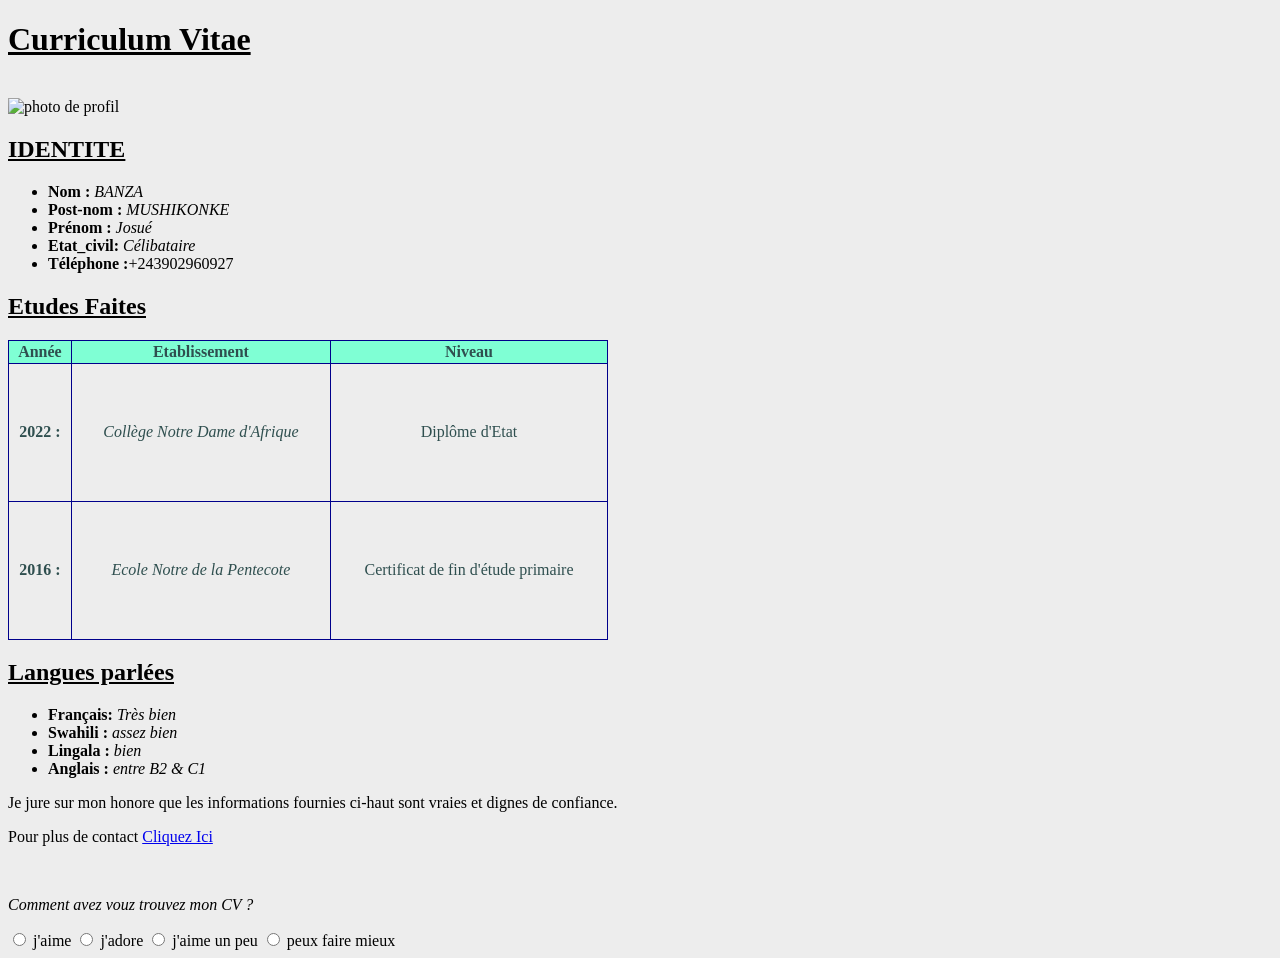
==== index.html @ 85383615 "troisieme commit" ====
<!DOCTYPE html>
<html>
    <head>
        <title>curriculum vitae</title>
        <meta charset="utf-8">
        <link rel="stylesheet" href="css/style.css">
          
    </head>
    <body>

        <h1><u>Curriculum Vitae</u></h1><br>
        <img scr="image/photoprofil.jpg" alt="photo de profil" width="80px" height="100px">
        <h2><u>IDENTITE</u></h2>
        <ul>
            <li><b>Nom :</b> <i>BANZA</i> </li>
            <li><b>Post-nom :</b> <i>MUSHIKONKE</i> </li>
            <li><b>Prénom :</b> <i>Josué</i> </li>
            <li><b>Etat_civil:</b> <i>Célibataire</i> </li>
            <li><b>Téléphone :</b>+243902960927 </li>
        </ul>
        <h2><u>Etudes Faites</u></h2>
        <table>
            <thead>
                <tr>
                    <th>Année</th>
                    <th>Etablissement</th>
                    <th>Niveau</th>
                </tr>
            </thead>
            <tbody>
                <tr>
                    <td><b>2022 :</b></td>
                    <td><i>Collège Notre Dame d'Afrique</i></td>
                    <td>Diplôme d'Etat</td>
                </tr>
                <tr>
                    <td><b>2016 :</b></td>
                    <td><i>Ecole Notre de la Pentecote</i></td>
                    <td>Certificat de fin d'étude primaire</td>
                </tr>
            </tbody>
        </table>
        <h2><u> Langues parlées</u></h2>
        <ul>
            <li><b>Français:</b> <i>Très bien</i></li>
            <li><b>Swahili :</b> <i>assez bien</i></li>
            <li><b>Lingala :</b> <i>bien</i> </li>
            <li><b>Anglais :</b> <i>entre B2 & C1</i></li>
        </ul>
        <p> Je jure sur mon honore que les informations fournies ci-haut sont vraies et dignes de confiance.</p>
        <p>Pour plus de contact <a href="pages/contact.html">Cliquez Ici</a></p>
        <br>
        <p><i>Comment avez vouz trouvez mon CV ?</i></p>
        <input type="radio" name="appreciation" id="j'aime">
        <label for="j'aime">j'aime</label>
        <input type="radio" name="appreciation" id="j'adore">
        <label for="j'adore">j'adore</label>
        <input type="radio" name="appreciation" id="un peu">
        <label for="un peu">j'aime un peu</label>
        <input type="radio" name="appreciation" id="faire mieux">
        <label for="faire mieux">peux faire mieux</label>

    </body>
</html>
---- css/style.css ----
body
{
    font-family: 'Segoe UI', Georgia, 'Times New Roman', Times, serif;
    background-color: #ededed;
}

table, th, td {
    padding : 2px;
    border : 1px solid darkblue;
    border-color : collapse;
}

th, td {
    padding: 2px;
    text-align: center;
    color: darkslategray;
}

table {
    border-collapse:collapse;
    width: 600px;
    height: 300px;
}
thead {
    background-color: aquamarine;
}
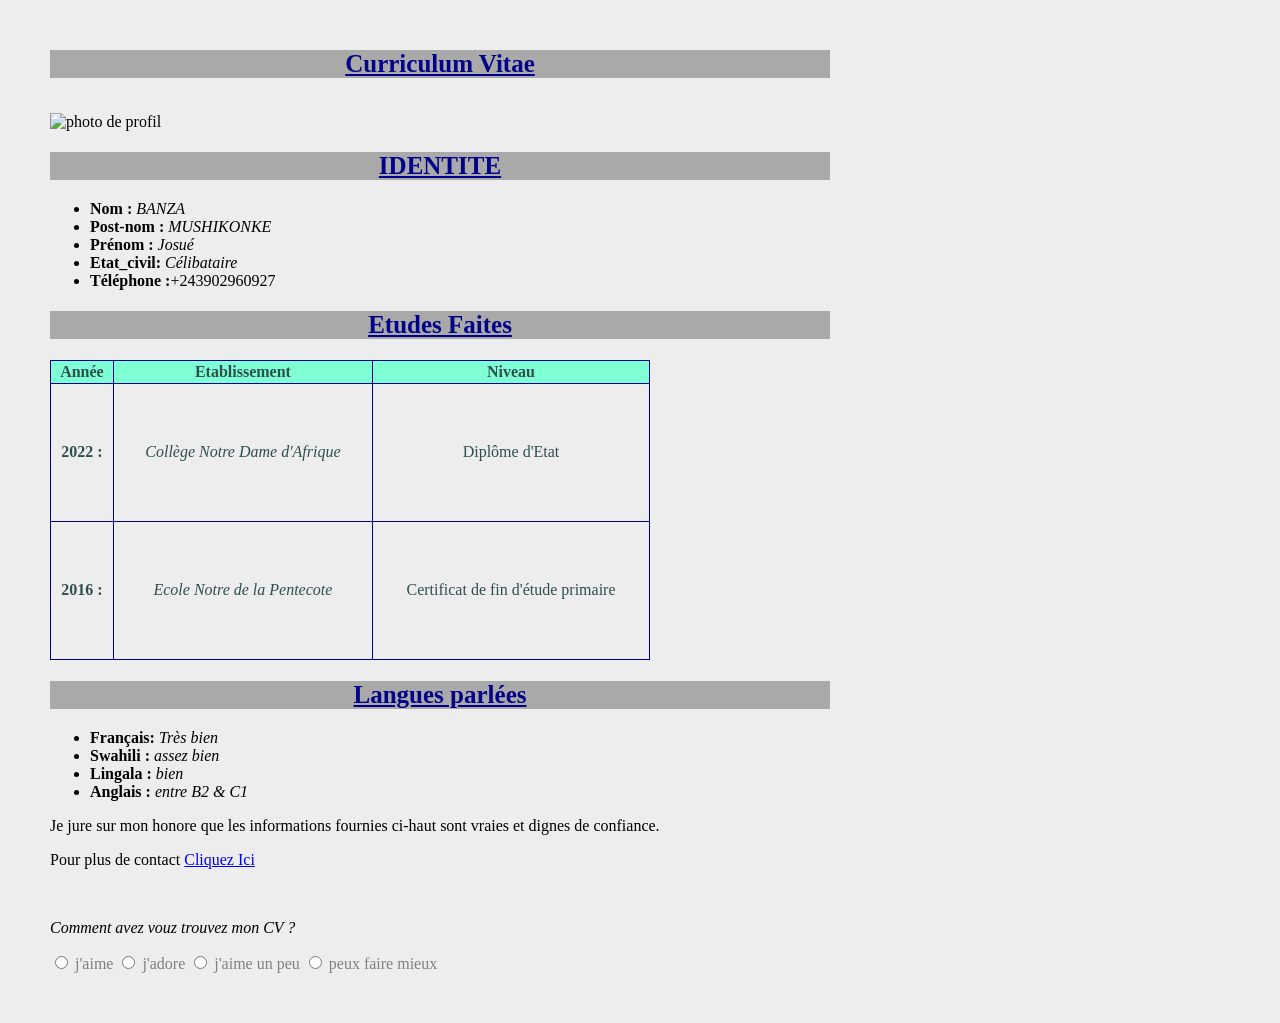
==== commit 6050d2eb: "le quatrième commit" ====
--- a/index.html
+++ b/index.html
@@ -51,14 +51,14 @@
         <p>Pour plus de contact <a href="pages/contact.html">Cliquez Ici</a></p>
         <br>
         <p><i>Comment avez vouz trouvez mon CV ?</i></p>
-        <input type="radio" name="appreciation" id="j'aime">
-        <label for="j'aime">j'aime</label>
-        <input type="radio" name="appreciation" id="j'adore">
-        <label for="j'adore">j'adore</label>
-        <input type="radio" name="appreciation" id="un peu">
-        <label for="un peu">j'aime un peu</label>
-        <input type="radio" name="appreciation" id="faire mieux">
-        <label for="faire mieux">peux faire mieux</label>
+        <input type="radio" name="appreciation" id="aime">
+        <label for="jaime">j'aime</label>
+        <input type="radio" name="appreciation" id="adore">
+        <label for="jadore">j'adore</label>
+        <input type="radio" name="appreciation" id="unpeu">
+        <label for="unpeu">j'aime un peu</label>
+        <input type="radio" name="appreciation" id="fairemieux">
+        <label for="fairemieux">peux faire mieux</label>
 
     </body>
 </html>
--- a/css/style.css
+++ b/css/style.css
@@ -1,7 +1,17 @@
 body
 {
-    font-family: 'Segoe UI', Georgia, 'Times New Roman', Times, serif;
+    margin:50px;
+    margin-right: 450px;
+    font-family:Georgia, 'Times New Roman', Times, serif;
     background-color: #ededed;
+    font-size: 16px;
+}
+
+h1,h2 {
+    text-align: center;
+    color: darkblue;
+    font-size:25px ;
+    background-color: darkgray;
 }
 
 table, th, td {
@@ -23,4 +33,7 @@
 }
 thead {
     background-color: aquamarine;
+}
+label{
+    color:gray;
 }
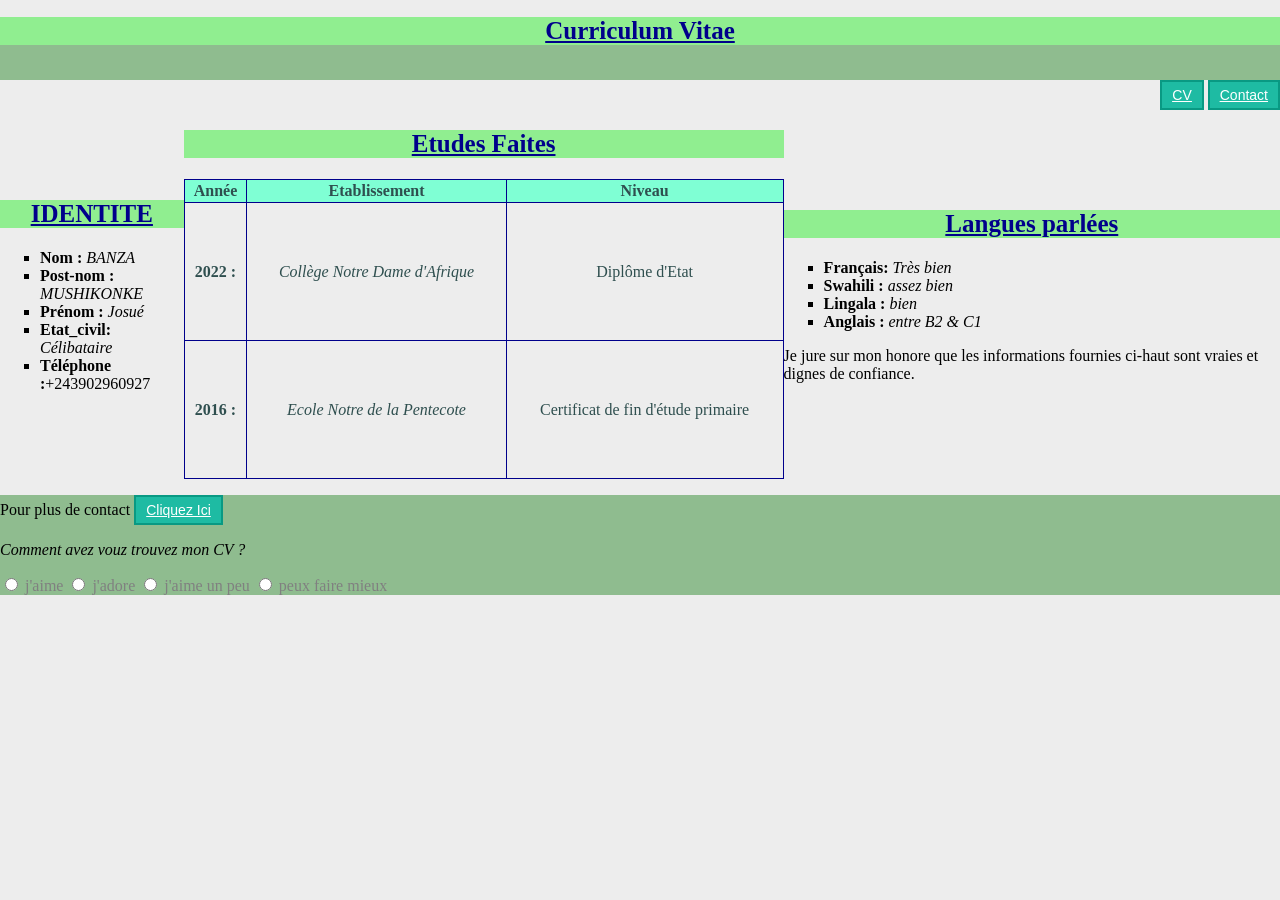
==== commit e755b3f8: "verification" ====
--- a/index.html
+++ b/index.html
@@ -4,61 +4,83 @@
         <title>curriculum vitae</title>
         <meta charset="utf-8">
         <link rel="stylesheet" href="css/style.css">
-          
+        
     </head>
     <body>
-
-        <h1><u>Curriculum Vitae</u></h1><br>
-        <img scr="image/photoprofil.jpg" alt="photo de profil" width="80px" height="100px">
-        <h2><u>IDENTITE</u></h2>
-        <ul>
-            <li><b>Nom :</b> <i>BANZA</i> </li>
-            <li><b>Post-nom :</b> <i>MUSHIKONKE</i> </li>
-            <li><b>Prénom :</b> <i>Josué</i> </li>
-            <li><b>Etat_civil:</b> <i>Célibataire</i> </li>
-            <li><b>Téléphone :</b>+243902960927 </li>
-        </ul>
-        <h2><u>Etudes Faites</u></h2>
-        <table>
-            <thead>
-                <tr>
-                    <th>Année</th>
-                    <th>Etablissement</th>
-                    <th>Niveau</th>
-                </tr>
-            </thead>
-            <tbody>
-                <tr>
-                    <td><b>2022 :</b></td>
-                    <td><i>Collège Notre Dame d'Afrique</i></td>
-                    <td>Diplôme d'Etat</td>
-                </tr>
-                <tr>
-                    <td><b>2016 :</b></td>
-                    <td><i>Ecole Notre de la Pentecote</i></td>
-                    <td>Certificat de fin d'étude primaire</td>
-                </tr>
-            </tbody>
-        </table>
-        <h2><u> Langues parlées</u></h2>
-        <ul>
-            <li><b>Français:</b> <i>Très bien</i></li>
-            <li><b>Swahili :</b> <i>assez bien</i></li>
-            <li><b>Lingala :</b> <i>bien</i> </li>
-            <li><b>Anglais :</b> <i>entre B2 & C1</i></li>
-        </ul>
-        <p> Je jure sur mon honore que les informations fournies ci-haut sont vraies et dignes de confiance.</p>
-        <p>Pour plus de contact <a href="pages/contact.html">Cliquez Ici</a></p>
-        <br>
-        <p><i>Comment avez vouz trouvez mon CV ?</i></p>
-        <input type="radio" name="appreciation" id="aime">
-        <label for="jaime">j'aime</label>
-        <input type="radio" name="appreciation" id="adore">
-        <label for="jadore">j'adore</label>
-        <input type="radio" name="appreciation" id="unpeu">
-        <label for="unpeu">j'aime un peu</label>
-        <input type="radio" name="appreciation" id="fairemieux">
-        <label for="fairemieux">peux faire mieux</label>
-
+        <header>
+            <h1><u>Curriculum Vitae</u></h1>
+            <img scr="media/istockphoto-1457353108-1024x1024" alt="">
+        </header>
+        <nav>
+            <a href="index.html"><u>CV</u></a>
+            <a href="pages/contact.html"><u>Contact</u></a>
+        </nav>
+        <main>
+           <div class="conteneur">
+            <section>
+                <h2><u>IDENTITE</u></h2>
+                <div class="element1">
+                    <ul>
+                        <li><b>Nom :</b> <i>BANZA</i> </li>
+                        <li><b>Post-nom :</b> <i>MUSHIKONKE</i> </li>
+                        <li><b>Prénom :</b> <i>Josué</i> </li>
+                        <li><b>Etat_civil:</b> <i>Célibataire</i> </li>
+                        <li><b>Téléphone :</b>+243902960927 </li>
+                    </ul>
+                </div>       
+            </section>
+            <section>
+                <h2><u>Etudes Faites</u></h2>
+                <div class="element2">
+                    <table>
+                        <thead>
+                            <tr>
+                                <th>Année</th>
+                                <th>Etablissement</th>
+                                <th>Niveau</th>
+                            </tr>
+                        </thead>
+                        <tbody>
+                            <tr>
+                                <td><b>2022 :</b></td>
+                                <td><i>Collège Notre Dame d'Afrique</i></td>
+                                <td>Diplôme d'Etat</td>
+                            </tr>
+                            <tr>
+                                <td><b>2016 :</b></td>
+                                <td><i>Ecole Notre de la Pentecote</i></td>
+                                <td>Certificat de fin d'étude primaire</td>
+                            </tr>
+                        </tbody>
+                    </table>
+                </div>
+                </section>
+                
+                <section>
+                    <h2><u> Langues parlées</u></h2>
+                    <div class="element3">
+                        <ul>
+                            <li><b>Français:</b> <i>Très bien</i></li>
+                            <li><b>Swahili :</b> <i>assez bien</i></li>
+                            <li><b>Lingala :</b> <i>bien</i> </li>
+                            <li><b>Anglais :</b> <i>entre B2 & C1</i></li>
+                        </ul>
+                         <p> Je jure sur mon honore que les informations fournies ci-haut sont vraies et dignes de confiance.</p>
+                    </div>
+                </section>
+           </div>
+         </main>
+        <footer>
+            <p>Pour plus de contact <a href="pages/contact.html">Cliquez Ici</a></p>
+            <p><i>Comment avez vouz trouvez mon CV ?</i></p>
+            <input type="radio" name="appreciation" id="j'aime">
+            <label for="j'aime">j'aime</label>
+            <input type="radio" name="appreciation" id="j'adore">
+            <label for="j'adore">j'adore</label>
+            <input type="radio" name="appreciation" id="un peu">
+            <label for="un peu">j'aime un peu</label>
+            <input type="radio" name="appreciation" id="faire mieux">
+            <label for="faire mieux">peux faire mieux</label>
+        </footer>
     </body>
 </html>
--- a/css/style.css
+++ b/css/style.css
@@ -1,17 +1,32 @@
 body
 {
-    margin:50px;
-    margin-right: 450px;
+    margin:auto;
     font-family:Georgia, 'Times New Roman', Times, serif;
     background-color: #ededed;
     font-size: 16px;
 }
+nav{
+    text-align: end;
+}
+header,footer{
+    background-color: darkseagreen;
 
+}
+.navigateur{
+    display: flex;
+    align-items: end;
+}
+.conteneur{
+    display:flex;
+    flex-direction: row;
+    justify-content: center;
+    align-items: center;
+}
 h1,h2 {
     text-align: center;
     color: darkblue;
     font-size:25px ;
-    background-color: darkgray;
+    background-color: lightgreen;
 }
 
 table, th, td {
@@ -36,4 +51,23 @@
 }
 label{
     color:gray;
+}
+a:link, a:visited {
+    color:white;
+    background-color:#1ebba3;
+    display:inline-block;
+    padding:5px 10px;
+    border:2px solid #099983;
+    text-align: center;
+    font: 14px Arial, sans-serif;
+}
+a:hover, a:active {
+    background-color: #9c6ae1;
+    border-color:#7443b6;
+}
+ul{
+    list-style-type: square;
+}
+ul{
+    list-style: square;
 }
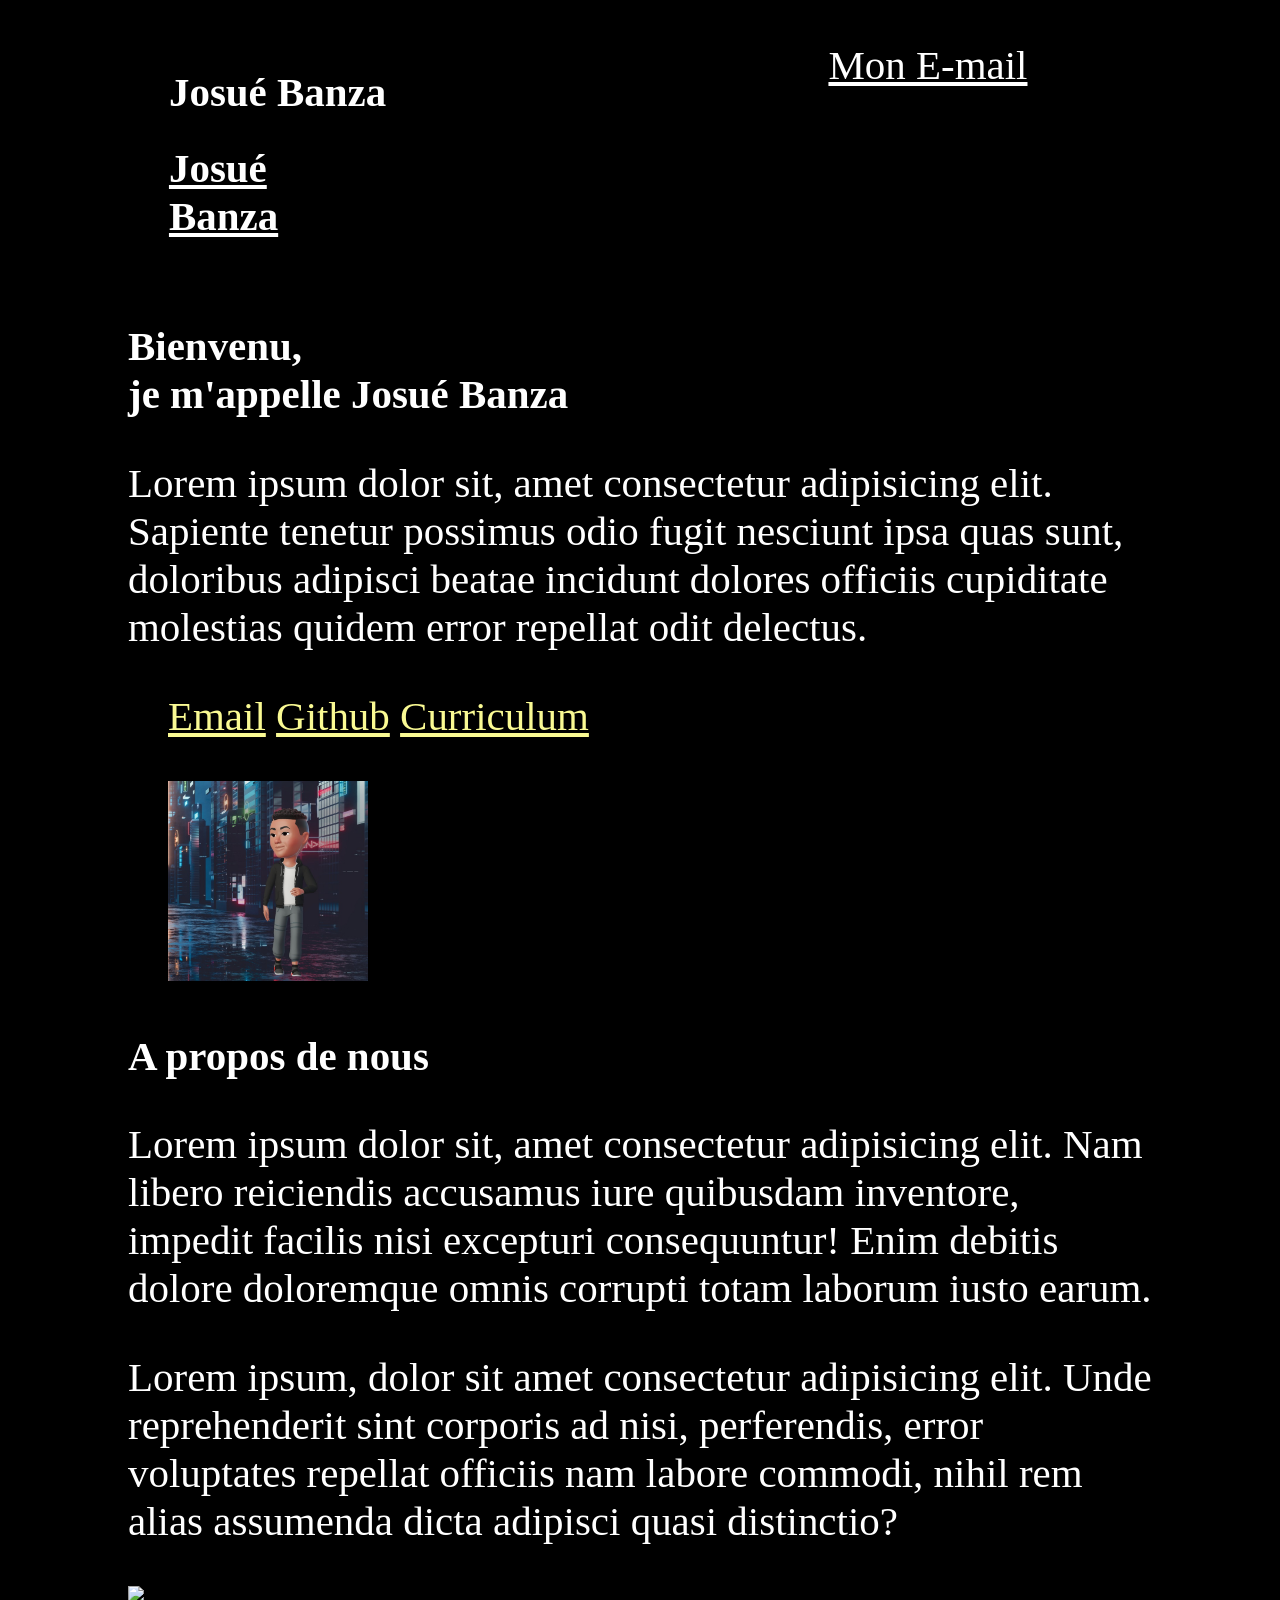
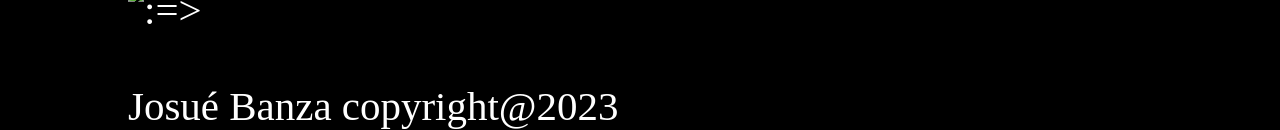
==== commit b069c1c9: "verification" ====
--- a/index.html
+++ b/index.html
@@ -1,86 +1,89 @@
 <!DOCTYPE html>
-<html>
-    <head>
-        <title>curriculum vitae</title>
-        <meta charset="utf-8">
-        <link rel="stylesheet" href="css/style.css">
-        
-    </head>
-    <body>
-        <header>
-            <h1><u>Curriculum Vitae</u></h1>
-            <img scr="media/istockphoto-1457353108-1024x1024" alt="">
-        </header>
-        <nav>
-            <a href="index.html"><u>CV</u></a>
-            <a href="pages/contact.html"><u>Contact</u></a>
-        </nav>
-        <main>
-           <div class="conteneur">
-            <section>
-                <h2><u>IDENTITE</u></h2>
-                <div class="element1">
-                    <ul>
-                        <li><b>Nom :</b> <i>BANZA</i> </li>
-                        <li><b>Post-nom :</b> <i>MUSHIKONKE</i> </li>
-                        <li><b>Prénom :</b> <i>Josué</i> </li>
-                        <li><b>Etat_civil:</b> <i>Célibataire</i> </li>
-                        <li><b>Téléphone :</b>+243902960927 </li>
+<html lang="fr">
+
+<head>
+    <meta charset="UTF-8">
+    <meta http-equiv="X-UA-Compatible" content="IE=edge">
+    <meta name="viewport" content="width=device-width, initial-scale=1.0">
+    <title>Portfolio</title>
+    <link rel="stylesheet" href="css/style.css">
+</head>
+
+<body>
+    <header class="header container_flex">
+        <div class="box">
+            <h1><b>Josué Banza</b>
+                <a href="index.html">
+                    <div class="box">
+                        <h1><b>Josué Banza</b>
+                        </h1>
+                    </div>
+        </div>
+        <div class="box"><a href="mailto:" class="link mail"> Mon E-mail</a></div>
+    </header>
+    <main>
+        <section class="presentation slide">
+
+            <article class="present-article ">
+
+                <h2 class="hello">
+                    Bienvenu, <br>
+                    je m'appelle Josué Banza
+                </h2>
+
+                <p>Lorem ipsum dolor sit, amet consectetur adipisicing elit. Sapiente tenetur possimus odio fugit
+                    nesciunt
+                    ipsa
+                    quas sunt, doloribus adipisci beatae incidunt dolores officiis cupiditate molestias quidem error
+                    repellat
+                    odit delectus.
+                </p>
+
+                <nav class="header-nav">
+
+                    <ul class="navigation">
+                        <a href="mailto:" class="mail">Email</a>
+                        <a href="http://">Github</a>
+                        <a href="currilum.html">Curriculum</a>
                     </ul>
-                </div>       
-            </section>
-            <section>
-                <h2><u>Etudes Faites</u></h2>
-                <div class="element2">
-                    <table>
-                        <thead>
-                            <tr>
-                                <th>Année</th>
-                                <th>Etablissement</th>
-                                <th>Niveau</th>
-                            </tr>
-                        </thead>
-                        <tbody>
-                            <tr>
-                                <td><b>2022 :</b></td>
-                                <td><i>Collège Notre Dame d'Afrique</i></td>
-                                <td>Diplôme d'Etat</td>
-                            </tr>
-                            <tr>
-                                <td><b>2016 :</b></td>
-                                <td><i>Ecole Notre de la Pentecote</i></td>
-                                <td>Certificat de fin d'étude primaire</td>
-                            </tr>
-                        </tbody>
-                    </table>
-                </div>
-                </section>
-                
-                <section>
-                    <h2><u> Langues parlées</u></h2>
-                    <div class="element3">
-                        <ul>
-                            <li><b>Français:</b> <i>Très bien</i></li>
-                            <li><b>Swahili :</b> <i>assez bien</i></li>
-                            <li><b>Lingala :</b> <i>bien</i> </li>
-                            <li><b>Anglais :</b> <i>entre B2 & C1</i></li>
-                        </ul>
-                         <p> Je jure sur mon honore que les informations fournies ci-haut sont vraies et dignes de confiance.</p>
-                    </div>
-                </section>
-           </div>
-         </main>
-        <footer>
-            <p>Pour plus de contact <a href="pages/contact.html">Cliquez Ici</a></p>
-            <p><i>Comment avez vouz trouvez mon CV ?</i></p>
-            <input type="radio" name="appreciation" id="j'aime">
-            <label for="j'aime">j'aime</label>
-            <input type="radio" name="appreciation" id="j'adore">
-            <label for="j'adore">j'adore</label>
-            <input type="radio" name="appreciation" id="un peu">
-            <label for="un peu">j'aime un peu</label>
-            <input type="radio" name="appreciation" id="faire mieux">
-            <label for="faire mieux">peux faire mieux</label>
-        </footer>
-    </body>
+
+                </nav>
+
+            </article>
+
+            <figure class="profil border_radius">
+                <img src="image/344410132_1957392877944425_5540482964581838035_n.jpg" alt="Moi" class="photo">
+            </figure>
+
+        </section>
+
+        <section class="About slide">
+            <h2>A propos de nous</h2>
+
+            <p>Lorem ipsum dolor sit, amet consectetur adipisicing elit. Nam libero reiciendis accusamus iure quibusdam
+                inventore, impedit facilis nisi excepturi consequuntur! Enim debitis dolore doloremque omnis corrupti
+                totam laborum iusto earum.
+            </p>
+
+            <p>Lorem ipsum, dolor sit amet consectetur adipisicing elit. Unde reprehenderit sint corporis ad nisi,
+                perferendis, error voluptates repellat officiis nam labore commodi, nihil rem alias assumenda dicta
+                adipisci quasi distinctio?
+            </p>
+            <div class="sign">
+                <img src="#" alt=":=>" class="photo">
+            </div>
+        </section>
+        <section class="projet-list slide">
+            <div class="capture-projet">
+                <img src="#" alt="" class="photo">
+            </div>
+        </section>
+    </main>
+    <footer>
+        Josué Banza copyright@2023
+    </footer>
+
+</body>
+<script src="js/scripts.js"></script>
+
 </html>
--- a/css/style.css
+++ b/css/style.css
@@ -1,73 +1,40 @@
-body
-{
-    margin:auto;
-    font-family:Georgia, 'Times New Roman', Times, serif;
-    background-color: #ededed;
-    font-size: 16px;
+*{
+    background-color:black;
+    color:white;
+    font-size: 1.6rem;
+    font-family:cursive;
 }
-nav{
-    text-align: end;
-}
-header,footer{
-    background-color: darkseagreen;
-
-}
-.navigateur{
-    display: flex;
-    align-items: end;
-}
-.conteneur{
-    display:flex;
-    flex-direction: row;
-    justify-content: center;
-    align-items: center;
-}
-h1,h2 {
-    text-align: center;
-    color: darkblue;
-    font-size:25px ;
-    background-color: lightgreen;
+body{
+    margin: 0 10% 0 10%;
+    min-height: 4vh;
+    /* background-image: url("paper.gif");
+    */
 }
 
-table, th, td {
-    padding : 2px;
-    border : 1px solid darkblue;
-    border-color : collapse;
+.container_flex{
+    display: flex;
+    flex-wrap: wrap;
+    padding: 2%;
 }
-
-th, td {
-    padding: 2px;
-    text-align: center;
-    color: darkslategray;
+.box{
+    width: 30%;
 }
-
-table {
-    border-collapse:collapse;
-    width: 600px;
-    height: 300px;
+.header{
+    margin: 2%;
+    justify-content: space-between;
 }
-thead {
-    background-color: aquamarine;
+.photo{
+    height: 200px;
 }
-label{
-    color:gray;
+.navigation a{
+    color:rgb(250, 250, 147);
 }
-a:link, a:visited {
-    color:white;
-    background-color:#1ebba3;
-    display:inline-block;
-    padding:5px 10px;
-    border:2px solid #099983;
-    text-align: center;
-    font: 14px Arial, sans-serif;
+table,
+td{
+    border: 2px gray solid;
 }
-a:hover, a:active {
-    background-color: #9c6ae1;
-    border-color:#7443b6;
-}
-ul{
-    list-style-type: square;
-}
-ul{
-    list-style: square;
+th,
+tr{
+    border-radius: 25%;
+    border: 1px solid darkolivegreen;
 }
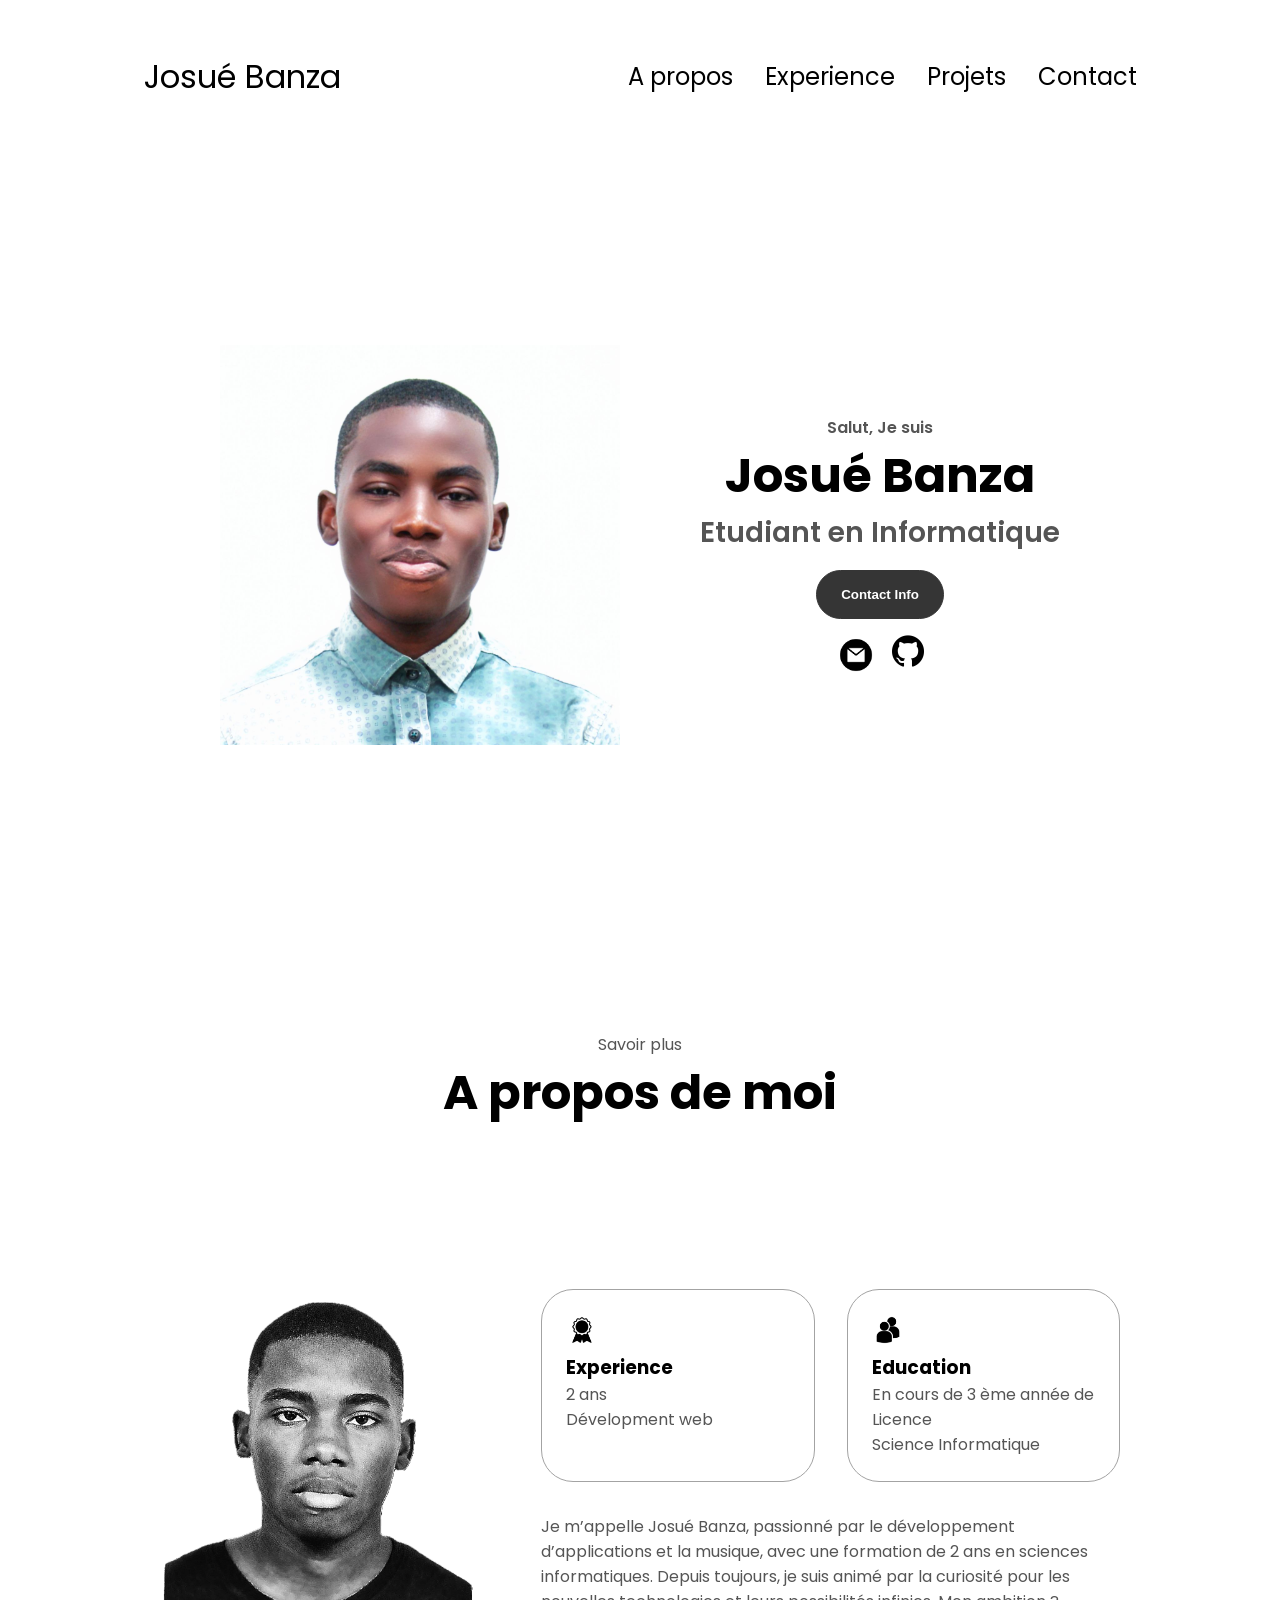
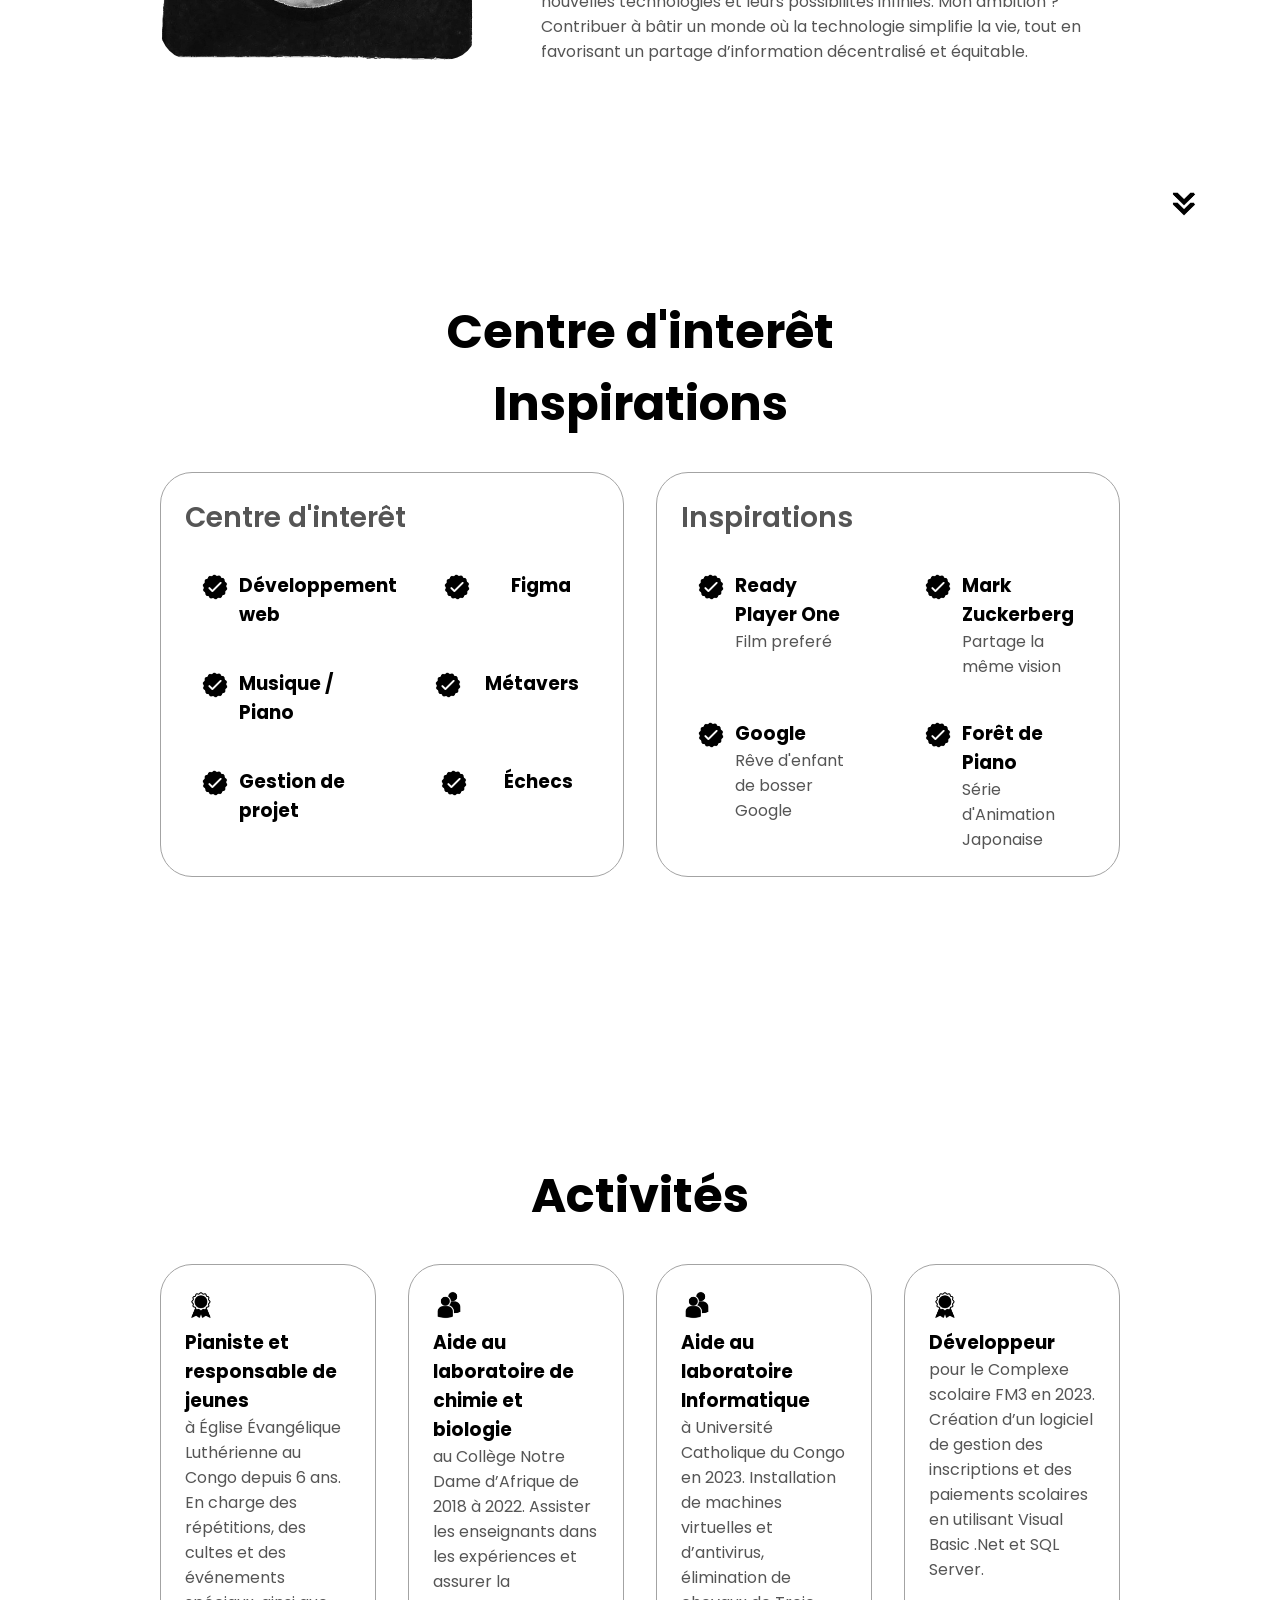
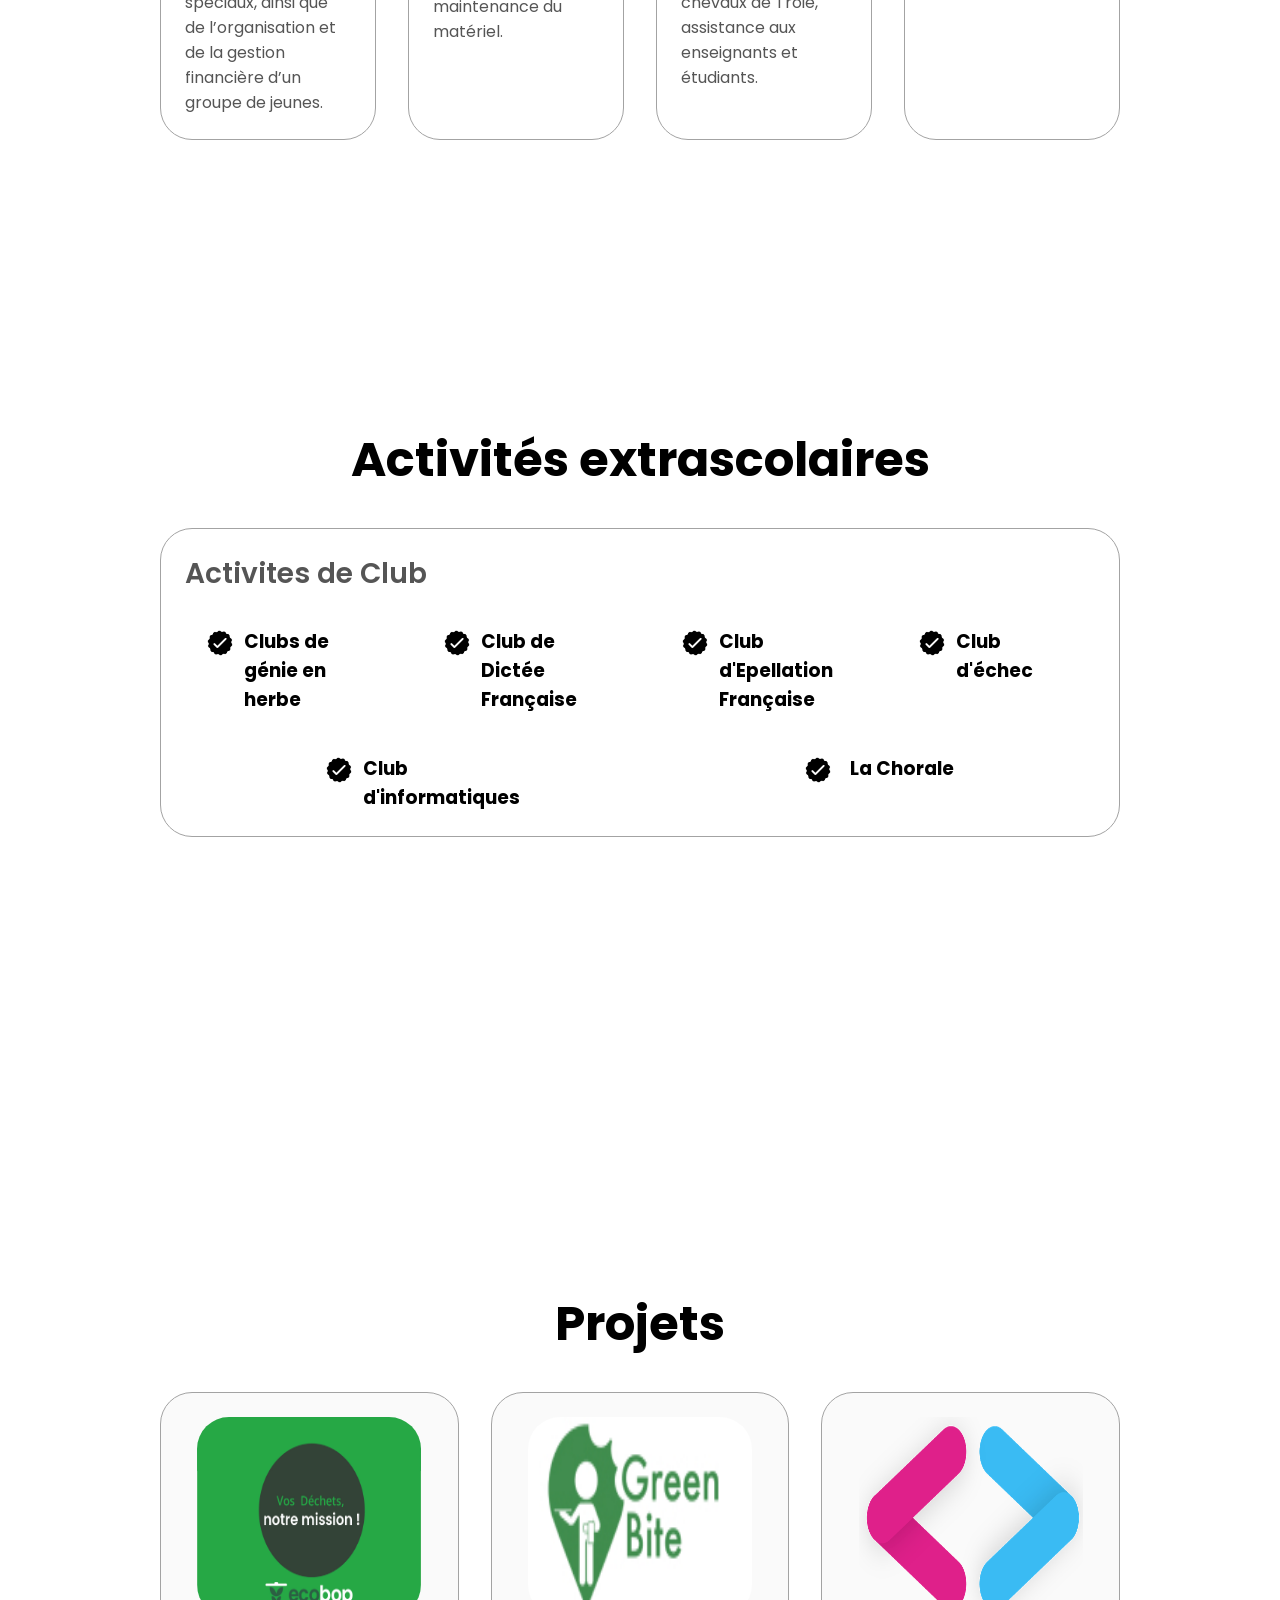
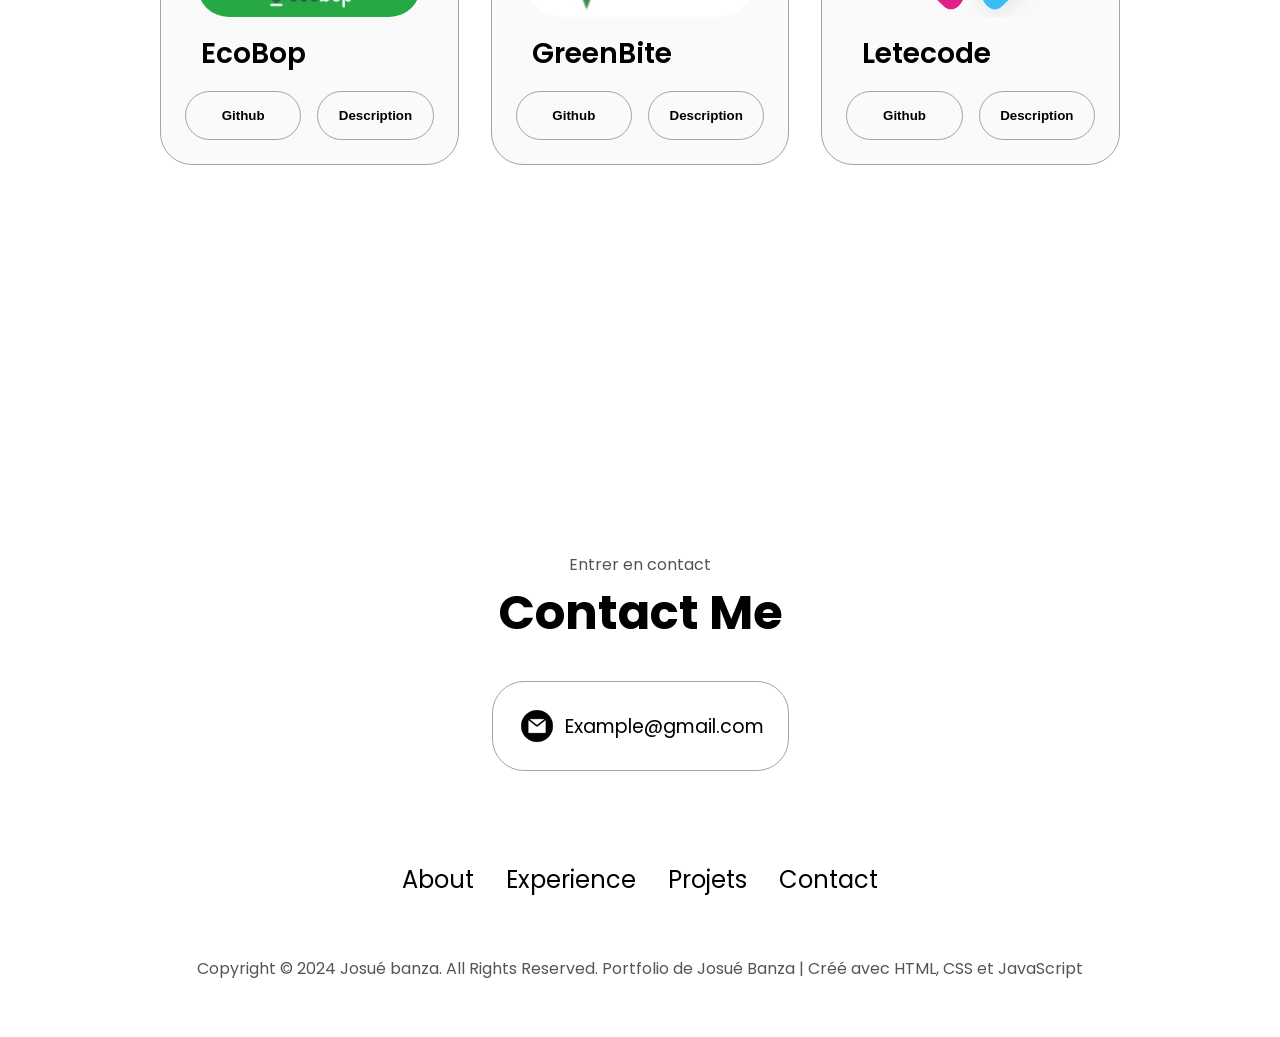
==== commit 8c239854: "2ème fois" ====
--- a/index.html
+++ b/index.html
@@ -1,89 +1,568 @@
 <!DOCTYPE html>
-<html lang="fr">
+<html lang="FR">
+  <head>
+    <meta charset="UTF-8" />
+    <meta http-equiv="X-UA-Compatible" content="IE=edge" />
+    <meta name="viewport" content="width=device-width, initial-scale=1.0" />
+    <title>Mon Portfolio</title>
+    <link rel="stylesheet" href="style.css" />
+    <link rel="stylesheet" href="mediaqueries.css" />
+  </head>
 
-<head>
-    <meta charset="UTF-8">
-    <meta http-equiv="X-UA-Compatible" content="IE=edge">
-    <meta name="viewport" content="width=device-width, initial-scale=1.0">
-    <title>Portfolio</title>
-    <link rel="stylesheet" href="css/style.css">
-</head>
+  <body>
+    <nav id="desktop-nav">
+      <div class="logo">Josué Banza</div>
+      <div>
+        <ul class="nav-links">
+          <li><a href="#about">A propos</a></li>
+          <li><a href="#experience">Experience</a></li>
+          <li><a href="#projets">Projets</a></li>
+          <li><a href="#contact">Contact</a></li>
+        </ul>
+      </div>
+    </nav>
+    <nav id="hamburger-nav">
+      <div class="logo">Josué banza</div>
+      <div class="hamburger-menu">
+        <div class="hamburger-icon" onclick="toggleMenu()">
+          <span></span>
+          <span></span>
+          <span></span>
+        </div>
+        <ul class="menu-links">
+          <li><a href="#about" onclick="toggleMenu()">à propos</a></li>
+          <li><a href="#experience" onclick="toggleMenu()">Experience</a></li>
+          <li><a href="#projets" onclick="toggleMenu()">Projets</a></li>
+          <li><a href="#contact" onclick="toggleMenu()">Contact</a></li>
+        </ul>
+      </div>
+    </nav>
+    <section id="profile">
+      <div class="section__pic-container">
+        <img src="./assets/profile-pic.jpg" alt="John Doe profile picture" />
+      </div>
+      <div class="section__text">
+        <p class="section__text__p1">Salut, Je suis</p>
+        <h1 class="title">Josué Banza</h1>
+        <p class="section__text__p2">Etudiant en Informatique</p>
+        <div class="btn-container">
+          <!-- <button
+            class="btn btn-color-2"
+            onclick="window.open('./assets/resume-example.pdf')"
+          >
+            Download CV
+          </button> -->
+          <button class="btn btn-color-1" onclick="location.href='./#contact'">
+            Contact Info
+          </button>
+        </div>
+        <div id="socials-container">
+          <img src="./assets/email.png" alt="Email icon" class="icon
+          contact-icon email-icon"" onclick="
+          location.href='https://josuemushikonke@gmail.com'" />
+          <img
+            src=" ./assets/github.png"
+            alt="My Github profile"
+            class="icon"
+            onclick="location.href='https://github.com/Josuebanza'"
+          />
+        </div>
+      </div>
+    </section>
+    <section id="about">
+      <p class="section__text__p1">Savoir plus</p>
+      <h1 class="title">A propos de moi</h1>
+      <div class="section-container">
+        <div class="section__pic-container">
+          <img
+            src="./assets/about-pic.PNG"
+            alt="Profile picture"
+            class="about-pic"
+          />
+        </div>
+        <div class="about-details-container">
+          <div class="about-containers">
+            <div class="details-container">
+              <img
+                src="./assets/experience.png"
+                alt="Experience icon"
+                class="icon"
+              />
+              <h3>Experience</h3>
+              <p>2 ans <br />Dévelopment web</p>
+            </div>
+            <div class="details-container">
+              <img
+                src="./assets/education.png"
+                alt="Education icon"
+                class="icon"
+              />
+              <h3>Education</h3>
+              <p>
+                En cours de 3 ème année de Licence<br />Science Informatique
+              </p>
+            </div>
+          </div>
+          <div class="text-container">
+            <p>
+              Je m’appelle Josué Banza, passionné par le développement
+              d’applications et la musique, avec une formation de 2 ans en
+              sciences informatiques. Depuis toujours, je suis animé par la
+              curiosité pour les nouvelles technologies et leurs possibilités
+              infinies. Mon ambition ? Contribuer à bâtir un monde où la
+              technologie simplifie la vie, tout en favorisant un partage
+              d’information décentralisé et équitable.
+            </p>
+          </div>
+        </div>
+      </div>
+      <img
+        src="./assets/arrow.png"
+        alt="Arrow icon"
+        class="icon arrow"
+        onclick="location.href='./#hobby'"
+      />
+    </section>
 
-<body>
-    <header class="header container_flex">
-        <div class="box">
-            <h1><b>Josué Banza</b>
-                <a href="index.html">
-                    <div class="box">
-                        <h1><b>Josué Banza</b>
-                        </h1>
-                    </div>
-        </div>
-        <div class="box"><a href="mailto:" class="link mail"> Mon E-mail</a></div>
-    </header>
-    <main>
-        <section class="presentation slide">
+    <section id="hobby">
+      <p class="section__text__p1"></p>
+      <h1 class="title">
+        Centre d'interêt <br />
+        Inspirations
+      </h1>
+      <div class="experience-details-container">
+        <div class="about-containers">
+          <div class="details-container">
+            <h2 class="experience-sub-title">Centre d'interêt</h2>
+            <div class="article-container">
+              <article>
+                <img
+                  src="./assets/checkmark.png"
+                  alt="Experience icon"
+                  class="icon"
+                />
+                <div>
+                  <h3>Développement web</h3>
+                </div>
+              </article>
+              <article>
+                <img
+                  src="./assets/checkmark.png"
+                  alt="Experience icon"
+                  class="icon"
+                />
+                <div>
+                  <h3>Figma</h3>
+                </div>
+              </article>
+              <article>
+                <img
+                  src="./assets/checkmark.png"
+                  alt="Experience icon"
+                  class="icon"
+                />
+                <div>
+                  <h3>Musique / Piano</h3>
+                </div>
+              </article>
+              <article>
+                <img
+                  src="./assets/checkmark.png"
+                  alt="Experience icon"
+                  class="icon"
+                />
+                <div>
+                  <h3>Métavers</h3>
+                </div>
+              </article>
+              <article>
+                <img
+                  src="./assets/checkmark.png"
+                  alt="Experience icon"
+                  class="icon"
+                />
+                <div>
+                  <h3>Gestion de projet</h3>
+                </div>
+              </article>
+              <article>
+                <img
+                  src="./assets/checkmark.png"
+                  alt="Experience icon"
+                  class="icon"
+                />
+                <div>
+                  <h3>Échecs</h3>
+                </div>
+              </article>
+            </div>
+          </div>
+          <div class="details-container">
+            <h2 class="experience-sub-title">Inspirations</h2>
+            <div class="article-container">
+              <article>
+                <img
+                  src="./assets/checkmark.png"
+                  alt="Experience icon"
+                  class="icon"
+                />
+                <div>
+                  <h3>Ready Player One</h3>
+                  <p>Film preferé</p>
+                </div>
+              </article>
+              <article>
+                <img
+                  src="./assets/checkmark.png"
+                  alt="Experience icon"
+                  class="icon"
+                />
+                <div>
+                  <h3>Mark Zuckerberg</h3>
+                  <p>Partage la même vision</p>
+                </div>
+              </article>
+              <article>
+                <img
+                  src="./assets/checkmark.png"
+                  alt="Experience icon"
+                  class="icon"
+                />
+                <div>
+                  <h3>Google</h3>
+                  <p>Rêve d'enfant de bosser Google</p>
+                </div>
+              </article>
+              <article>
+                <img
+                  src="./assets/checkmark.png"
+                  alt="Experience icon"
+                  class="icon"
+                />
+                <div>
+                  <h3>Forêt de Piano</h3>
+                  <p>Série d'Animation Japonaise</p>
+                </div>
+              </article>
+            </div>
+          </div>
+        </div>
+      </div>
 
-            <article class="present-article ">
+      <img
+        src="./assets/arrow.png"
+        alt="Arrow icon"
+        class="icon arrow"
+        onclick="location.href='./#activites'"
+      />
+    </section>
+    <section id="activites">
+      <p class="section__text__p1"></p>
+      <h1 class="title">Activités</h1>
+      <div class="section-container2">
+        <div class="about-detail-container">
+          <div class="about-containers">
+            <div class="details-container">
+              <img
+                src="./assets/experience.png"
+                alt="Experience icon"
+                class="icon"
+              />
+              <h3>Pianiste et responsable de jeunes</h3>
+              <p>
+                à Église Évangélique Luthérienne au Congo depuis 6 ans. En
+                charge des répétitions, des cultes et des événements spéciaux,
+                ainsi que de l’organisation et de la gestion financière d’un
+                groupe de jeunes.
+              </p>
+            </div>
+            <div class="details-container">
+              <img
+                src="./assets/education.png"
+                alt="Education icon"
+                class="icon"
+              />
+              <h3>Aide au laboratoire de chimie et biologie</h3>
+              <p>
+                au Collège Notre Dame d’Afrique de 2018 à 2022. Assister les
+                enseignants dans les expériences et assurer la maintenance du
+                matériel.
+              </p>
+            </div>
+            <div class="details-container">
+              <img
+                src="./assets/education.png"
+                alt="Education icon"
+                class="icon"
+              />
+              <h3>Aide au laboratoire Informatique</h3>
+              <p>
+                à Université Catholique du Congo en 2023. Installation de
+                machines virtuelles et d’antivirus, élimination de chevaux de
+                Troie, assistance aux enseignants et étudiants.
+              </p>
+            </div>
+            <div class="details-container">
+              <img
+                src="./assets/experience.png"
+                alt="Experience icon"
+                class="icon"
+              />
+              <h3>Développeur</h3>
+              <p>
+                pour le Complexe scolaire FM3 en 2023. Création d’un logiciel de
+                gestion des inscriptions et des paiements scolaires en utilisant
+                Visual Basic .Net et SQL Server.
+              </p>
+            </div>
+          </div>
+        </div>
+      </div>
+      <img
+        src="./assets/arrow.png"
+        alt="Arrow icon"
+        class="icon arrow"
+        onclick="location.href='./#activites-extrascolaires'"
+      />
+    </section>
+    <section id="Activites-extrascolaires">
+      <p class="section__text__p1"></p>
+      <h1 class="title">Activités extrascolaires</h1>
+      <div class="experience-details-container">
+        <div class="about-containers">
+          <div class="details-container">
+            <h2 class="experience-sub-title">Activites de Club</h2>
+            <div class="article-container">
+              <article>
+                <img
+                  src="./assets/checkmark.png"
+                  alt="Experience icon"
+                  class="icon"
+                />
+                <div>
+                  <h3>Clubs de génie en herbe</h3>
+                </div>
+              </article>
+              <article>
+                <img
+                  src="./assets/checkmark.png"
+                  alt="Experience icon"
+                  class="icon"
+                />
+                <div>
+                  <h3>Club de Dictée Française</h3>
+                </div>
+              </article>
+              <article>
+                <img
+                  src="./assets/checkmark.png"
+                  alt="Experience icon"
+                  class="icon"
+                />
+                <div>
+                  <h3>Club d'Epellation Française</h3>
+                </div>
+              </article>
+              <article>
+                <img
+                  src="./assets/checkmark.png"
+                  alt="Experience icon"
+                  class="icon"
+                />
+                <div>
+                  <h3>Club d'échec</h3>
+                </div>
+              </article>
+              <article>
+                <img
+                  src="./assets/checkmark.png"
+                  alt="Experience icon"
+                  class="icon"
+                />
+                <div>
+                  <h3>Club d'informatiques</h3>
+                </div>
+              </article>
+              <article>
+                <img
+                  src="./assets/checkmark.png"
+                  alt="Experience icon"
+                  class="icon"
+                />
+                <div>
+                  <h3>La Chorale</h3>
+                </div>
+              </article>
+            </div>
+          </div>
+        </div>
+      </div>
+      <img
+        src="./assets/arrow.png"
+        alt="Arrow icon"
+        class="icon arrow"
+        onclick="location.href='./#projets'"
+      />
+    </section>
+    <section id="projets">
+      <p class="section__text__p1"></p>
+      <h1 class="title">Projets</h1>
+      <div class="experience-details-container">
+        <div class="about-containers">
+          <div class="details-container color-container">
+            <div class="article-container">
+              <img
+                src="./assets/project-1.jpg"
+                alt="Project 1"
+                class="project-img"
+              />
+              <div class="project-description" style="display: none">
+                <p>
+                  Contexte : Formation intensive de 18 heures en design UI/UX.
+                  Ce projet m’a permis de collaborer avec des designers
+                  talentueux, bien que je sois issu d’un profil
+                  analyste-programmeur. Mon rôle : Création et prototypage d’une
+                  page avec Figma, réalisation de tests utilisateurs. Résultats
+                  : Projet apprécié par les formateurs et enrichissement de mes
+                  compétences en design.
+                </p>
+              </div>
+            </div>
+            <h2 class="experience-sub-title project-title">EcoBop</h2>
+            <div class="btn-container">
+              <button
+                class="btn btn-color-2 project-btn"
+                onclick="location.href='https://github.com/Josuebanza'"
+              >
+                Github
+              </button>
+              <button
+                class="btn btn-color-2 project-btn"
+                onclick="toggleDescription(this)"
+              >
+                Description
+              </button>
+            </div>
+          </div>
+          <div class="details-container color-container">
+            <div class="article-container">
+              <img
+                src="./assets/Logo vert.jpg"
+                alt="Project 2"
+                class="project-img"
+              />
+            </div>
+            <div class="project-description" style="display: none">
+              <p>
+                Contexte : Un projet entrepreneurial mêlant économie verte et
+                technologie, développé lors de l’atelier "Deviens ton propre
+                boss" organisé par Orange Telecom. L’idée était de créer une
+                entreprise écoresponsable combinant poubelles intelligentes et
+                application mobile. Mon rôle : Rédacteur principal et stratège
+                en communication sur les réseaux sociaux. Résultats :
+                Présentation réussie devant des cadres d’Orange, des banquiers
+                et des autorités nationales.
+              </p>
+            </div>
 
-                <h2 class="hello">
-                    Bienvenu, <br>
-                    je m'appelle Josué Banza
-                </h2>
+            <h2 class="experience-sub-title project-title">GreenBite</h2>
+            <div class="btn-container">
+              <button
+                class="btn btn-color-2 project-btn"
+                onclick="location.href='https://github.com/Josuebanza'"
+              >
+                Github
+              </button>
+              <button
+                class="btn btn-color-2 project-btn"
+                onclick="toggleDescription(this)"
+              >
+                Description
+              </button>
+            </div>
+          </div>
+          <div class="details-container color-container">
+            <div class="article-container">
+              <img
+                src="./assets/logoletecode.png"
+                alt="Project 3"
+                class="project-img zoom-text img-container"
+              />
+            </div>
+            <div class="project-description" style="display: none">
+              <p>
+                Contexte : Formation de 100 jours en développement web
+                full-stack, couvrant HTML, CSS, JavaScript, MVC, Git, PHP et
+                bases de données. Le projet consistait à créer un site vitrine
+                utilisant une API. Compétences acquises
+              </p>
+            </div>
 
-                <p>Lorem ipsum dolor sit, amet consectetur adipisicing elit. Sapiente tenetur possimus odio fugit
-                    nesciunt
-                    ipsa
-                    quas sunt, doloribus adipisci beatae incidunt dolores officiis cupiditate molestias quidem error
-                    repellat
-                    odit delectus.
-                </p>
-
-                <nav class="header-nav">
-
-                    <ul class="navigation">
-                        <a href="mailto:" class="mail">Email</a>
-                        <a href="http://">Github</a>
-                        <a href="currilum.html">Curriculum</a>
-                    </ul>
-
-                </nav>
-
-            </article>
-
-            <figure class="profil border_radius">
-                <img src="image/344410132_1957392877944425_5540482964581838035_n.jpg" alt="Moi" class="photo">
-            </figure>
-
-        </section>
-
-        <section class="About slide">
-            <h2>A propos de nous</h2>
-
-            <p>Lorem ipsum dolor sit, amet consectetur adipisicing elit. Nam libero reiciendis accusamus iure quibusdam
-                inventore, impedit facilis nisi excepturi consequuntur! Enim debitis dolore doloremque omnis corrupti
-                totam laborum iusto earum.
-            </p>
-
-            <p>Lorem ipsum, dolor sit amet consectetur adipisicing elit. Unde reprehenderit sint corporis ad nisi,
-                perferendis, error voluptates repellat officiis nam labore commodi, nihil rem alias assumenda dicta
-                adipisci quasi distinctio?
-            </p>
-            <div class="sign">
-                <img src="#" alt=":=>" class="photo">
-            </div>
-        </section>
-        <section class="projet-list slide">
-            <div class="capture-projet">
-                <img src="#" alt="" class="photo">
-            </div>
-        </section>
-    </main>
+            <h2 class="experience-sub-title project-title">Letecode</h2>
+            <div class="btn-container">
+              <button
+                class="btn btn-color-2 project-btn"
+                onclick="location.href='https://github.com/Josuebanza'"
+              >
+                Github
+              </button>
+              <button
+                class="btn btn-color-2 project-btn"
+                onclick="toggleDescription(this)"
+              >
+                Description
+              </button>
+            </div>
+          </div>
+        </div>
+      </div>
+      <img
+        src="./assets/arrow.png"
+        alt="Arrow icon"
+        class="icon arrow"
+        onclick="location.href='./#contact'"
+      />
+    </section>
+    <section id="contact">
+      <p class="section__text__p1">Entrer en contact</p>
+      <h1 class="title">Contact Me</h1>
+      <div class="contact-info-upper-container">
+        <div class="contact-info-container">
+          <img
+            src="./assets/email.png"
+            alt="Email icon"
+            class="icon contact-icon email-icon"
+          />
+          <p>
+            <a href="mailto:josuemushikonke@gmail.com">Example@gmail.com</a>
+          </p>
+        </div>
+        <!--  <div class="contact-info-container">
+          <img
+            src="./assets/linkedin.png"
+            alt="LinkedIn icon"
+            class="icon contact-icon"
+          />
+           <p><a href="https://www.linkedin.com">LinkedIn</a></p>
+        </div> -->
+      </div>
+    </section>
     <footer>
-        Josué Banza copyright@2023
+      <nav>
+        <div class="nav-links-container">
+          <ul class="nav-links">
+            <li><a href="#about">About</a></li>
+            <li><a href="#experience">Experience</a></li>
+            <li><a href="#projets">Projets</a></li>
+            <li><a href="#contact">Contact</a></li>
+          </ul>
+        </div>
+      </nav>
+      <p>
+        Copyright &#169; 2024 Josué banza. All Rights Reserved. Portfolio de
+        Josué Banza | Créé avec HTML, CSS et JavaScript
+      </p>
     </footer>
-
-</body>
-<script src="js/scripts.js"></script>
-
-</html>+    <script src="script.js"></script>
+  </body>
+</html>
--- a/style.css
+++ b/style.css
@@ -0,0 +1,508 @@
+/* GENERAL */
+
+@import url("https://fonts.googleapis.com/css2?family=Poppins:wght@300;400;500;600&display=swap");
+
+* {
+  margin: 0;
+  padding: 0;
+  box-sizing: border-box;
+}
+
+body {
+  font-family: "Poppins", sans-serif;
+}
+
+html {
+  scroll-behavior: smooth;
+}
+
+p {
+  color: rgb(85, 85, 85);
+}
+
+/* TRANSITION */
+
+a,
+.btn {
+  transition: all 300ms ease;
+}
+
+/* DESKTOP NAV */
+
+nav,
+.nav-links {
+  display: flex;
+}
+
+nav {
+  justify-content: space-around;
+  align-items: center;
+  height: 17vh;
+}
+
+.nav-links {
+  gap: 2rem;
+  list-style: none;
+  font-size: 1.5rem;
+}
+
+a {
+  color: black;
+  text-decoration: none;
+  text-decoration-color: white;
+}
+
+a:hover {
+  color: grey;
+  text-decoration: underline;
+  text-underline-offset: 1rem;
+  text-decoration-color: rgb(181, 181, 181);
+}
+
+.logo {
+  font-size: 2rem;
+}
+
+.logo:hover {
+  cursor: default;
+}
+
+/* HAMBURGER MENU */
+
+#hamburger-nav {
+  display: none;
+}
+
+.hamburger-menu {
+  position: relative;
+  display: inline-block;
+}
+
+.hamburger-icon {
+  display: flex;
+  flex-direction: column;
+  justify-content: space-between;
+  height: 24px;
+  width: 30px;
+  cursor: pointer;
+}
+
+.hamburger-icon span {
+  width: 100%;
+  height: 2px;
+  background-color: black;
+  transition: all 0.3 ease-in-out;
+}
+
+.menu-links {
+  position: absolute;
+  top: 100%;
+  right: 0;
+  background-color: white;
+  width: fit-content;
+  max-height: 0;
+  overflow: hidden;
+  transition: all 0.3 ease-in-out;
+}
+
+.menu-links a {
+  display: block;
+  padding: 10px;
+  text-align: center;
+  font-size: 1.5rem;
+  color: black;
+  text-decoration: none;
+  transition: all 0.3 ease-in-out;
+}
+
+.menu-links li {
+  list-style: none;
+}
+
+.menu-links.open {
+  max-height: 300px;
+}
+
+.hamburger-icon.open span:first-child {
+  transform: rotate(45deg) translate(10px, 5px);
+}
+
+.hamburger-icon.open span:nth-child(2) {
+  opacity: 0;
+}
+
+.hamburger-icon.open span:last-child {
+  transform: rotate(-45deg) translate(10px, -5px);
+}
+
+.hamburger-icon span:first-child {
+  transform: none;
+}
+
+.hamburger-icon span:first-child {
+  opacity: 1;
+}
+
+.hamburger-icon span:first-child {
+  transform: none;
+}
+
+/* SECTIONS */
+
+section {
+  padding-top: 4vh;
+  height: 96vh;
+  margin: 0 10rem;
+  box-sizing: border-box;
+  min-height: fit-content;
+}
+
+.section-container {
+  display: flex;
+}
+
+.section-container2 {
+  display: flex;
+}
+
+/* PROFILE SECTION */
+
+#profile {
+  display: flex;
+  justify-content: center;
+  gap: 5rem;
+  height: 80vh;
+}
+
+.section__pic-container {
+  display: flex;
+  height: 400px;
+  width: 400px;
+  margin: auto 0;
+}
+
+.section__text {
+  align-self: center;
+  text-align: center;
+}
+
+.section__text p {
+  font-weight: 600;
+}
+
+.section__text__p1 {
+  text-align: center;
+}
+
+.section__text__p2 {
+  font-size: 1.75rem;
+  margin-bottom: 1rem;
+}
+
+.title {
+  font-size: 3rem;
+  text-align: center;
+}
+
+#socials-container {
+  display: flex;
+  justify-content: center;
+  margin-top: 1rem;
+  gap: 1rem;
+}
+
+/* ICONS */
+
+.icon {
+  cursor: pointer;
+  height: 2rem;
+}
+
+/* BUTTONS */
+
+.btn-container {
+  display: flex;
+  justify-content: center;
+  gap: 1rem;
+}
+
+.btn {
+  font-weight: 600;
+  transition: all 300ms ease;
+  padding: 1rem;
+  width: 8rem;
+  border-radius: 2rem;
+}
+
+.btn-color-1,
+.btn-color-2 {
+  border: rgb(53, 53, 53) 0.1rem solid;
+}
+
+.btn-color-1:hover,
+.btn-color-2:hover {
+  cursor: pointer;
+}
+
+.btn-color-1,
+.btn-color-2:hover {
+  background: rgb(53, 53, 53);
+  color: white;
+}
+
+.btn-color-1:hover {
+  background: rgb(0, 0, 0);
+}
+
+.btn-color-2 {
+  background: none;
+}
+
+.btn-color-2:hover {
+  border: rgb(255, 255, 255) 0.1rem solid;
+}
+
+.btn-container {
+  gap: 1rem;
+}
+
+/* ABOUT SECTION */
+
+#about {
+  position: relative;
+}
+
+.about-containers {
+  gap: 2rem;
+  margin-bottom: 2rem;
+  margin-top: 2rem;
+}
+
+.about-details-container {
+  justify-content: center;
+  flex-direction: column;
+}
+
+.about-containers,
+.about-details-container {
+  display: flex;
+}
+
+.about-pic {
+  border-radius: 2rem;
+}
+
+.arrow {
+  position: absolute;
+  right: -5rem;
+  bottom: 2.5rem;
+}
+.details-container {
+  padding: 1.5rem;
+  flex: 1;
+  background: white;
+  border-radius: 2rem;
+  border: rgb(53, 53, 53) 0.1rem solid;
+  border-color: rgb(163, 163, 163);
+  text-align:start;
+  min-width: 200px;
+}
+
+.section-container {
+  gap: 4rem;
+  height: 80%;
+}
+
+.section-container2 {
+  gap: 4rem;
+  height: 60%;
+}
+
+
+.section__pic-container {
+  height: 400px;
+  width: 400px;
+  margin: auto 0;
+}
+
+/* EXPERIENCE SECTION */
+
+#experience {
+  position: relative;
+}
+
+.experience-sub-title {
+  color: rgb(85, 85, 85);
+  font-weight: 600;
+  font-size: 1.75rem;
+  margin-bottom: 2rem;
+}
+
+.experience-details-container {
+  display: flex;
+  justify-content: center;
+}
+
+.article-container {
+  display: flex;
+  text-align: initial;
+  flex-wrap: wrap;
+  flex-direction: row;
+  gap: 2.5rem;
+  justify-content: space-around;
+}
+
+article {
+  display: flex;
+  width: 10rem;
+  justify-content: space-around;
+  gap: 0.5rem;
+}
+
+article .icon {
+  cursor: default;
+}
+
+/* PROJECTS SECTION */
+
+#projects {
+  position: relative;
+}
+
+.color-container {
+  border-color: rgb(163, 163, 163);
+  background: rgb(250, 250, 250);
+}
+
+.project-img {
+  border-radius: 2rem;
+  width: 90%;
+  height: 200px;
+  text-align: justify;
+}
+
+.project-img:hover{
+  opacity: 1;
+}
+.project-title {
+  margin: 1rem;
+  color: black;
+}
+
+.project-btn {
+  color: black;
+  border-color: rgb(163, 163, 163);
+}
+
+/* CONTACT */
+
+#contact {
+  display: flex;
+  justify-content: center;
+  flex-direction: column;
+  height: 70vh;
+}
+
+.contact-info-upper-container {
+  display: flex;
+  justify-content: center;
+  border-radius: 2rem;
+  border: rgb(53, 53, 53) 0.1rem solid;
+  border-color: rgb(163, 163, 163);
+  background: (250, 250, 250);
+  margin: 2rem auto;
+  padding: 0.5rem;
+}
+
+.contact-info-container {
+  display: flex;
+  align-items: center;
+  justify-content: center;
+  gap: 0.5rem;
+  margin: 1rem;
+}
+
+.contact-info-container p {
+  font-size: larger;
+}
+
+.contact-icon {
+  cursor: default;
+}
+
+.email-icon {
+  height: 2.5rem;
+}
+
+/* FOOTER SECTION */
+
+footer {
+  height: 26vh;
+  margin: 0 1rem;
+}
+
+footer p {
+  text-align: center;
+}
+
+.project-description {
+  padding: 1rem;
+  text-align: left;
+  height: 100%;
+  min-height: 200px;
+} 
+
+.image-view{
+  position: fixed;
+  top: 0;
+  height: 100vh;
+  background: rgba(0, 0, 0, 0.8);
+  width: 100%;
+  display: none;
+}
+
+.image-box{
+  width:70vw;
+  height: 80vh;
+  position: fixed;
+  top: 50%;
+  left: 50%;
+  transform: translate(-50%, -50%);
+  /*background: tomato;*/
+  display: none;
+}
+
+#prev-btn, #next-btn{
+  width: 0;
+  height: 0;
+  border-top: 20px solid transparent;
+  border-bottom: 20px solid transparent;
+  position: absolute;
+  top: 50%;
+  transform: translateY(-50%);
+  transition: all 0.5s ease;
+  cursor: pointer;
+}
+
+#prev-btn{
+  border-right: 40px solid grey;
+  left: -50px;
+}
+
+#next-btn{
+  border-left: 40px solid grey;
+  right: -50px;
+}
+
+#next-btn:hover, #prev-btn:hover{
+  opacity: 0.6;
+}
+
+
+.project-description {
+  padding: 1rem;
+  text-align: left;
+  height: 100%;
+  min-height: 200px;
+} 
+
--- a/mediaqueries.css
+++ b/mediaqueries.css
@@ -0,0 +1,103 @@
+@media screen and (max-width: 1400px) {
+  #profile {
+    height: 83vh;
+    margin-bottom: 6rem;
+  }
+  .about-containers {
+    flex-wrap: wrap;
+  }
+  #contact,
+  #projects {
+    height: fit-content;
+  }
+}
+
+@media screen and (max-width: 1200px) {
+  #desktop-nav {
+    display: none;
+  }
+  #hamburger-nav {
+    display: flex;
+  }
+  #experience,
+  .experience-details-container {
+    margin-top: 2rem;
+  }
+  #profile,
+  .section-container {
+    display: block;
+  }
+  .arrow {
+    display: none;
+  }
+  section,
+  .section-container {
+    height: fit-content;
+  }
+  section {
+    margin: 0 5%;
+  }
+  .section__pic-container {
+    width: 275px;
+    height: 275px;
+    margin: 0 auto 2rem;
+  }
+  .about-containers {
+    margin-top: 0;
+  }
+}
+
+@media screen and (max-width: 600px) {
+  #contact,
+  footer {
+    height: 40vh;
+  }
+  #profile {
+    height: 83vh;
+    margin-bottom: 0;
+  }
+  article {
+    font-size: 1rem;
+  }
+  footer nav {
+    height: fit-content;
+    margin-bottom: 2rem;
+  }
+  .about-containers,
+  .contact-info-upper-container,
+  .btn-container {
+    flex-wrap: wrap;
+  }
+  .contact-info-container {
+    margin: 0;
+  }
+  .contact-info-container p,
+  .nav-links li a {
+    font-size: 1rem;
+  }
+  .experience-sub-title {
+    font-size: 1.25rem;
+  }
+  .logo {
+    font-size: 1.5rem;
+  }
+  .nav-links {
+    flex-direction: column;
+    gap: 0.5rem;
+    text-align: center;
+  }
+  .section__pic-container {
+    width: auto;
+    height: 46vw;
+    justify-content: center;
+  }
+  .section__text__p2 {
+    font-size: 1.25rem;
+  }
+  .title {
+    font-size: 2rem;
+  }
+  .text-container {
+    text-align: justify;
+  }
+}
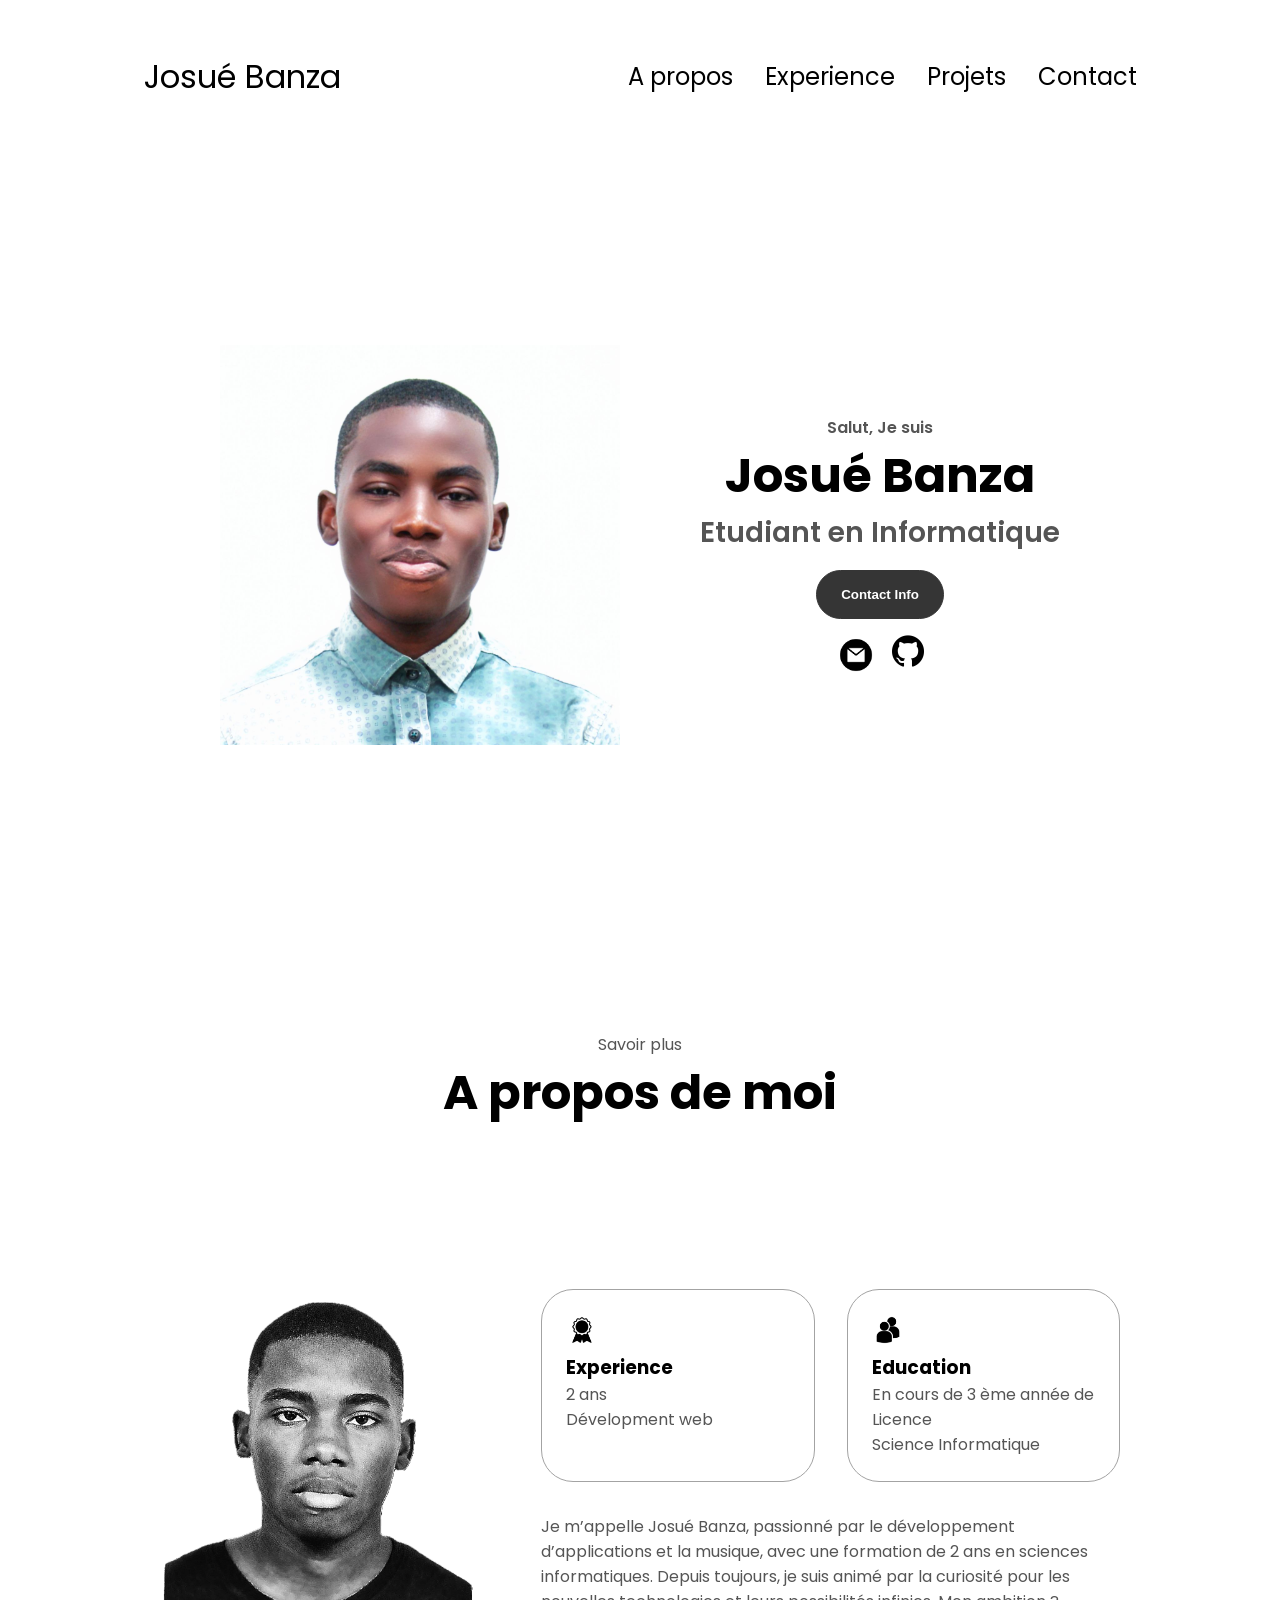
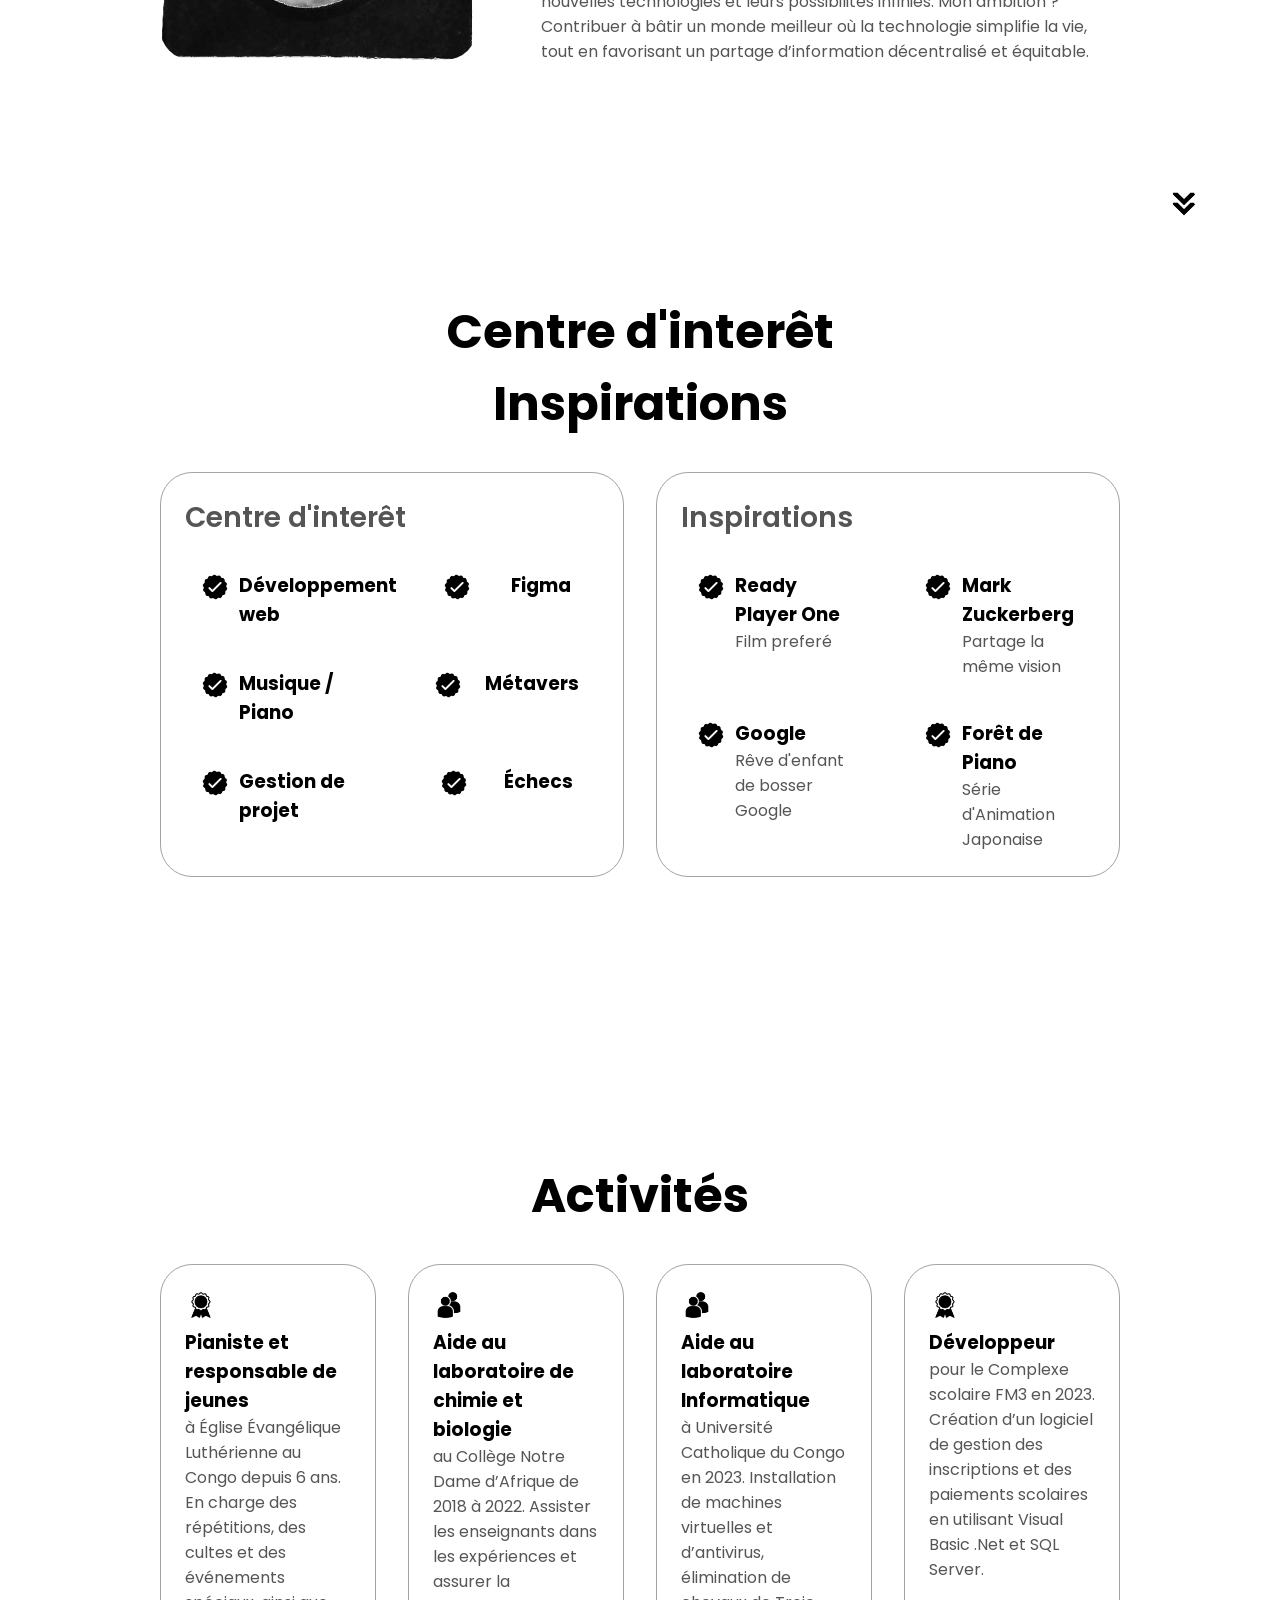
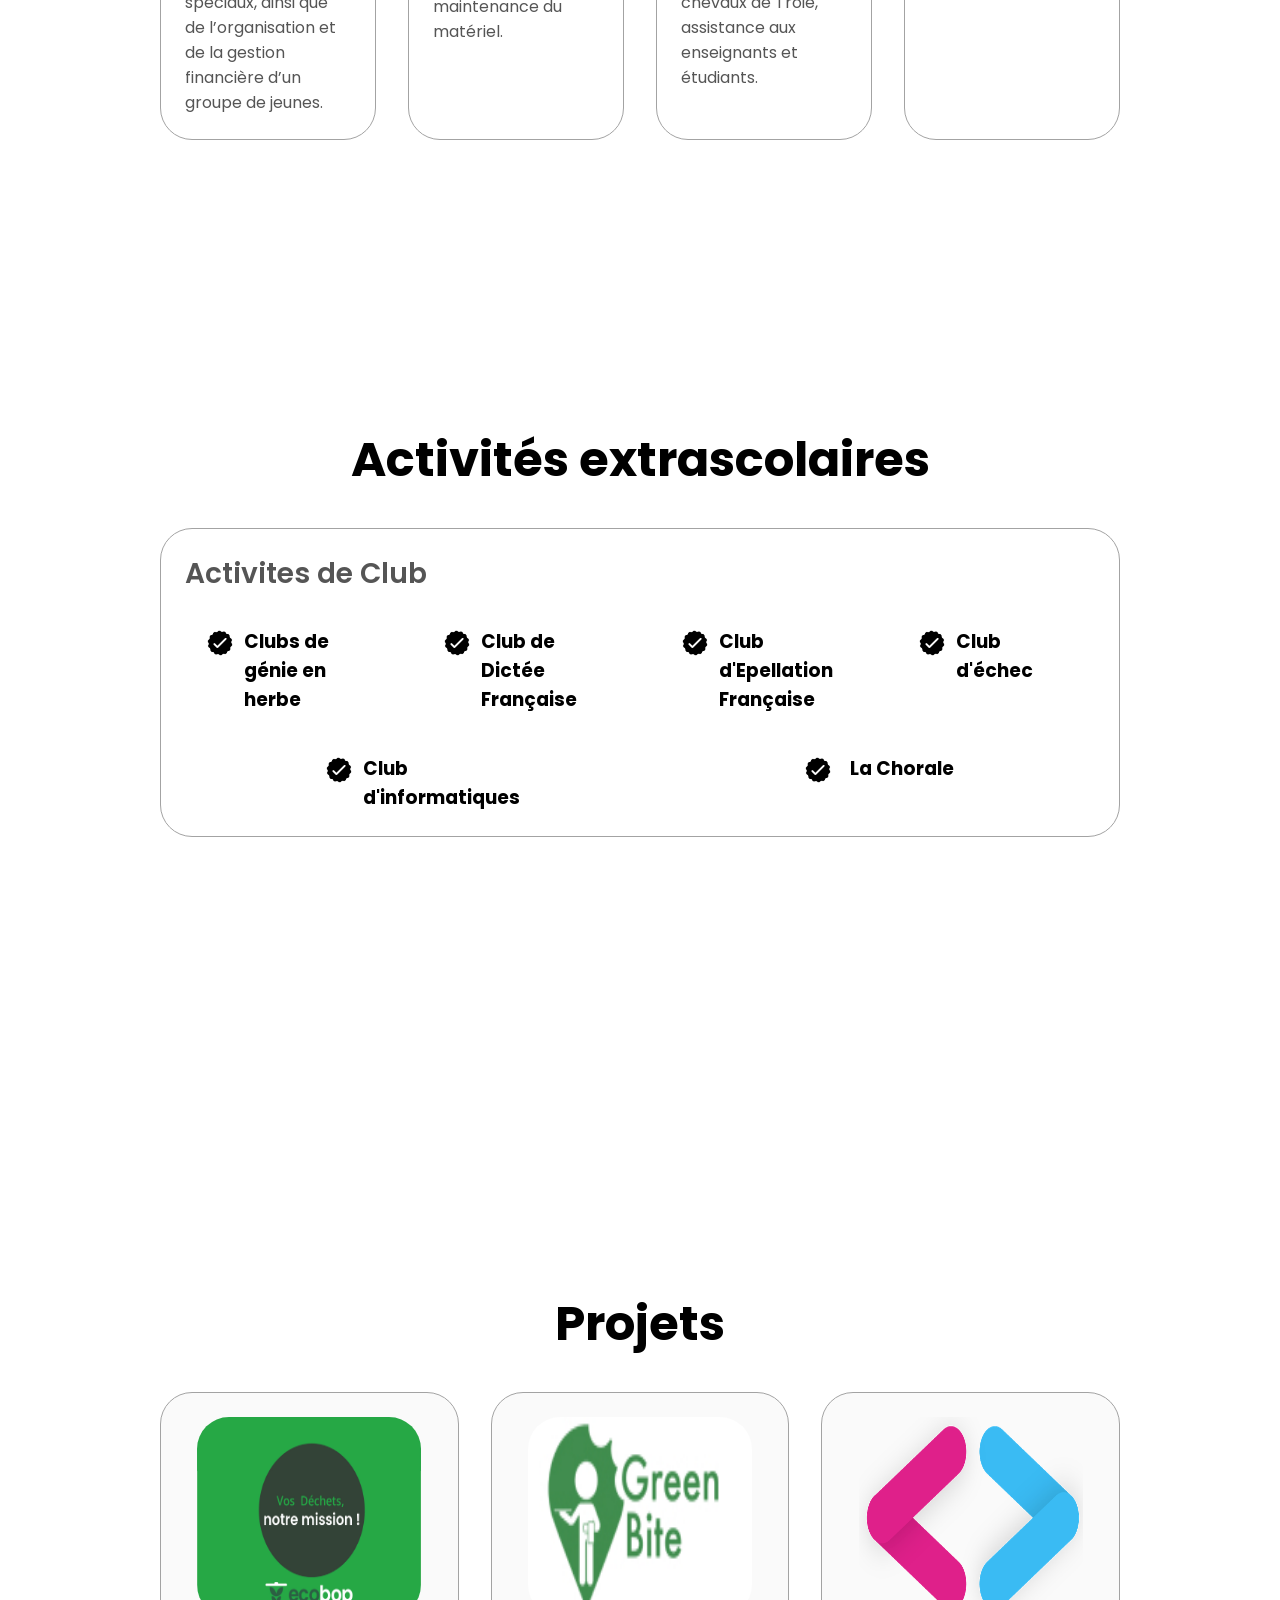
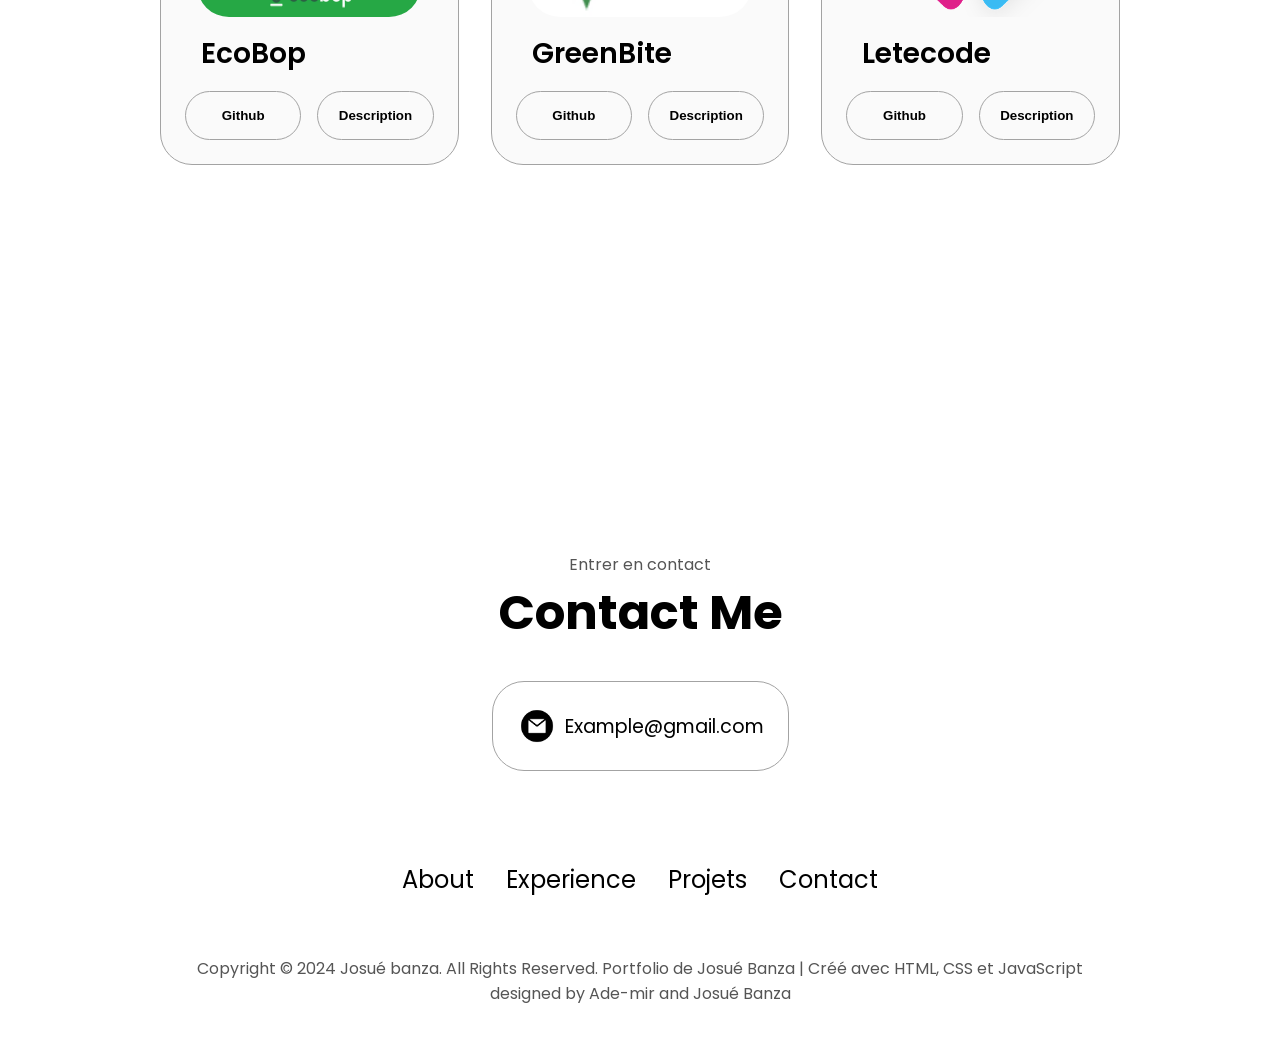
==== commit 71c59b6b: ""Arrangement des Liens interne et monde meilleurs"" ====
--- a/index.html
+++ b/index.html
@@ -109,7 +109,7 @@
               d’applications et la musique, avec une formation de 2 ans en
               sciences informatiques. Depuis toujours, je suis animé par la
               curiosité pour les nouvelles technologies et leurs possibilités
-              infinies. Mon ambition ? Contribuer à bâtir un monde où la
+              infinies. Mon ambition ? Contribuer à bâtir un monde meilleur où la
               technologie simplifie la vie, tout en favorisant un partage
               d’information décentralisé et équitable.
             </p>
@@ -432,7 +432,7 @@
             <div class="btn-container">
               <button
                 class="btn btn-color-2 project-btn"
-                onclick="location.href='https://github.com/Josuebanza'"
+                onclick="location.href='https://github.com/Josuebanza/ecobop'"
               >
                 Github
               </button>
@@ -469,7 +469,7 @@
             <div class="btn-container">
               <button
                 class="btn btn-color-2 project-btn"
-                onclick="location.href='https://github.com/Josuebanza'"
+                onclick="location.href='https://github.com/Josuebanza/maquette_projet_GreenBite'"
               >
                 Github
               </button>
@@ -502,7 +502,7 @@
             <div class="btn-container">
               <button
                 class="btn btn-color-2 project-btn"
-                onclick="location.href='https://github.com/Josuebanza'"
+                onclick="location.href='https://github.com/Josuebanza/letecode'"
               >
                 Github
               </button>
@@ -560,7 +560,7 @@
       </nav>
       <p>
         Copyright &#169; 2024 Josué banza. All Rights Reserved. Portfolio de
-        Josué Banza | Créé avec HTML, CSS et JavaScript
+        Josué Banza | Créé avec HTML, CSS et JavaScript <br> designed by Ade-mir and Josué Banza
       </p>
     </footer>
     <script src="script.js"></script>
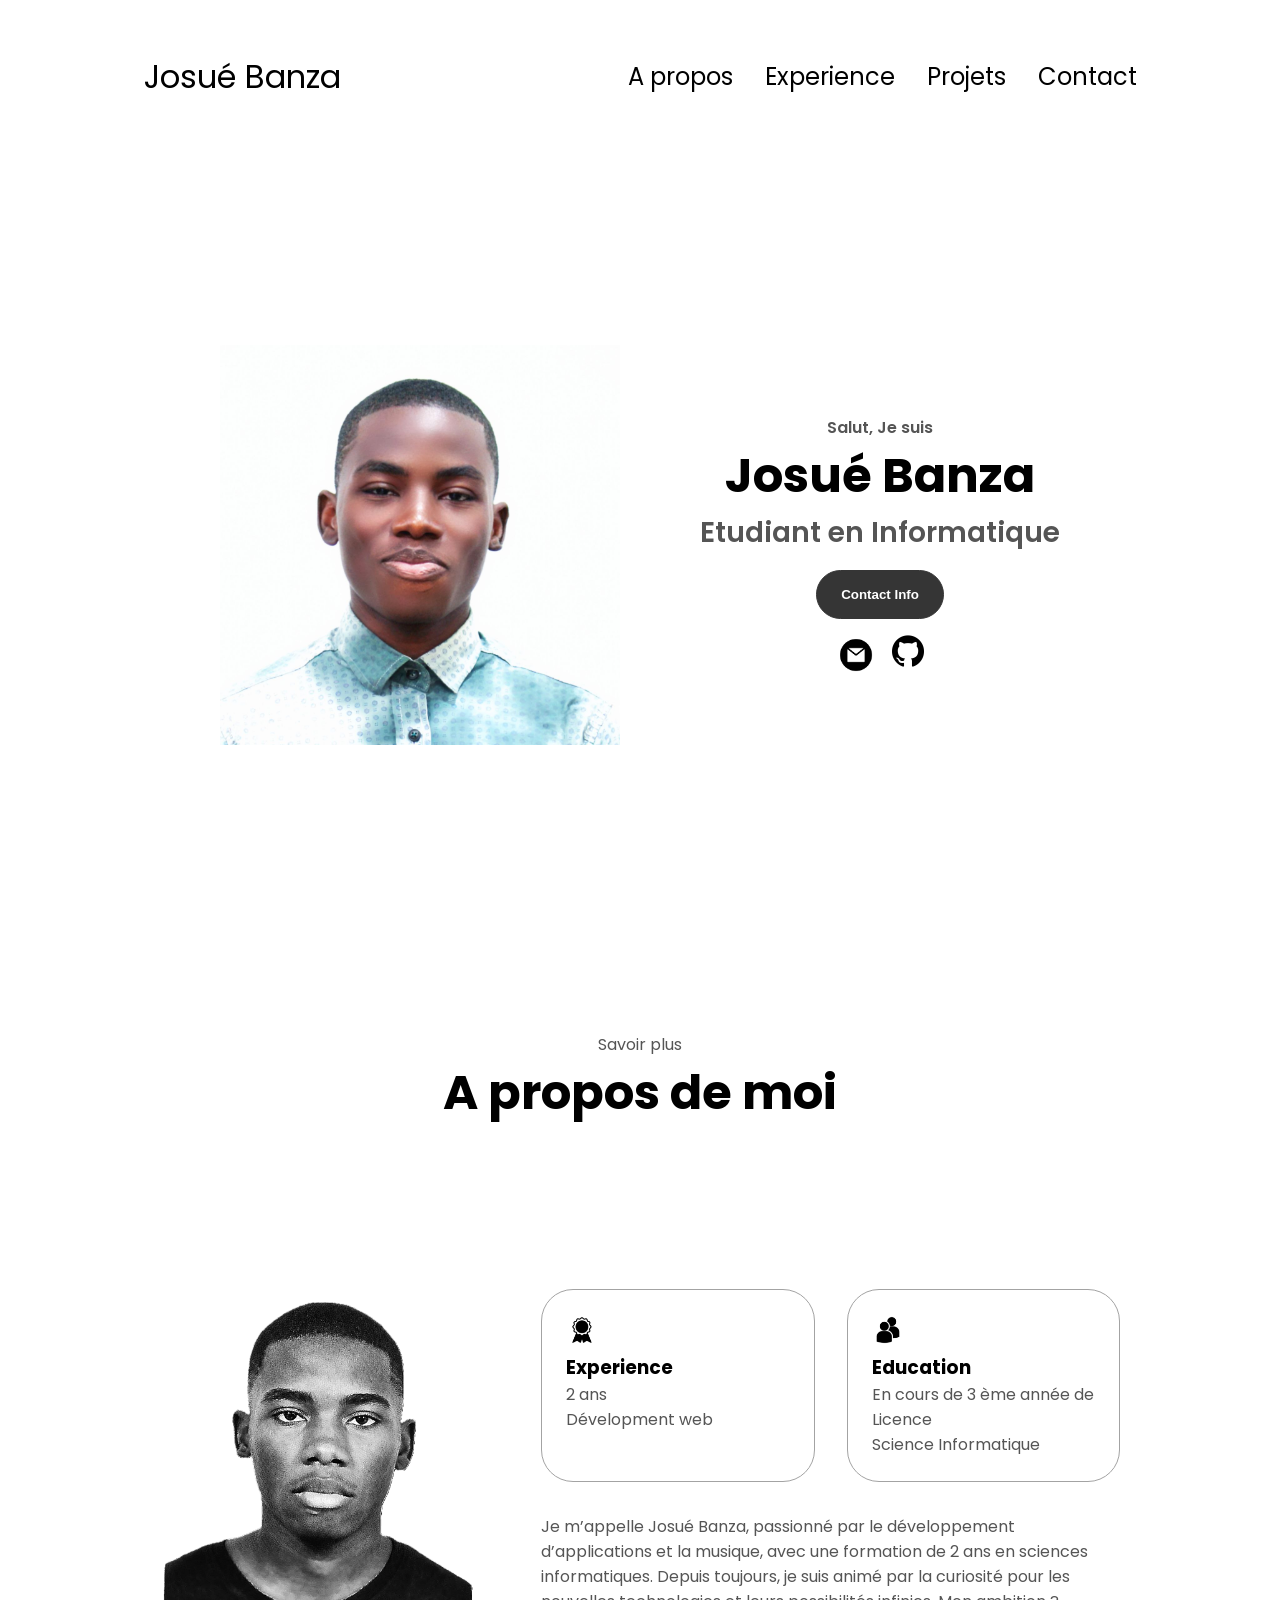
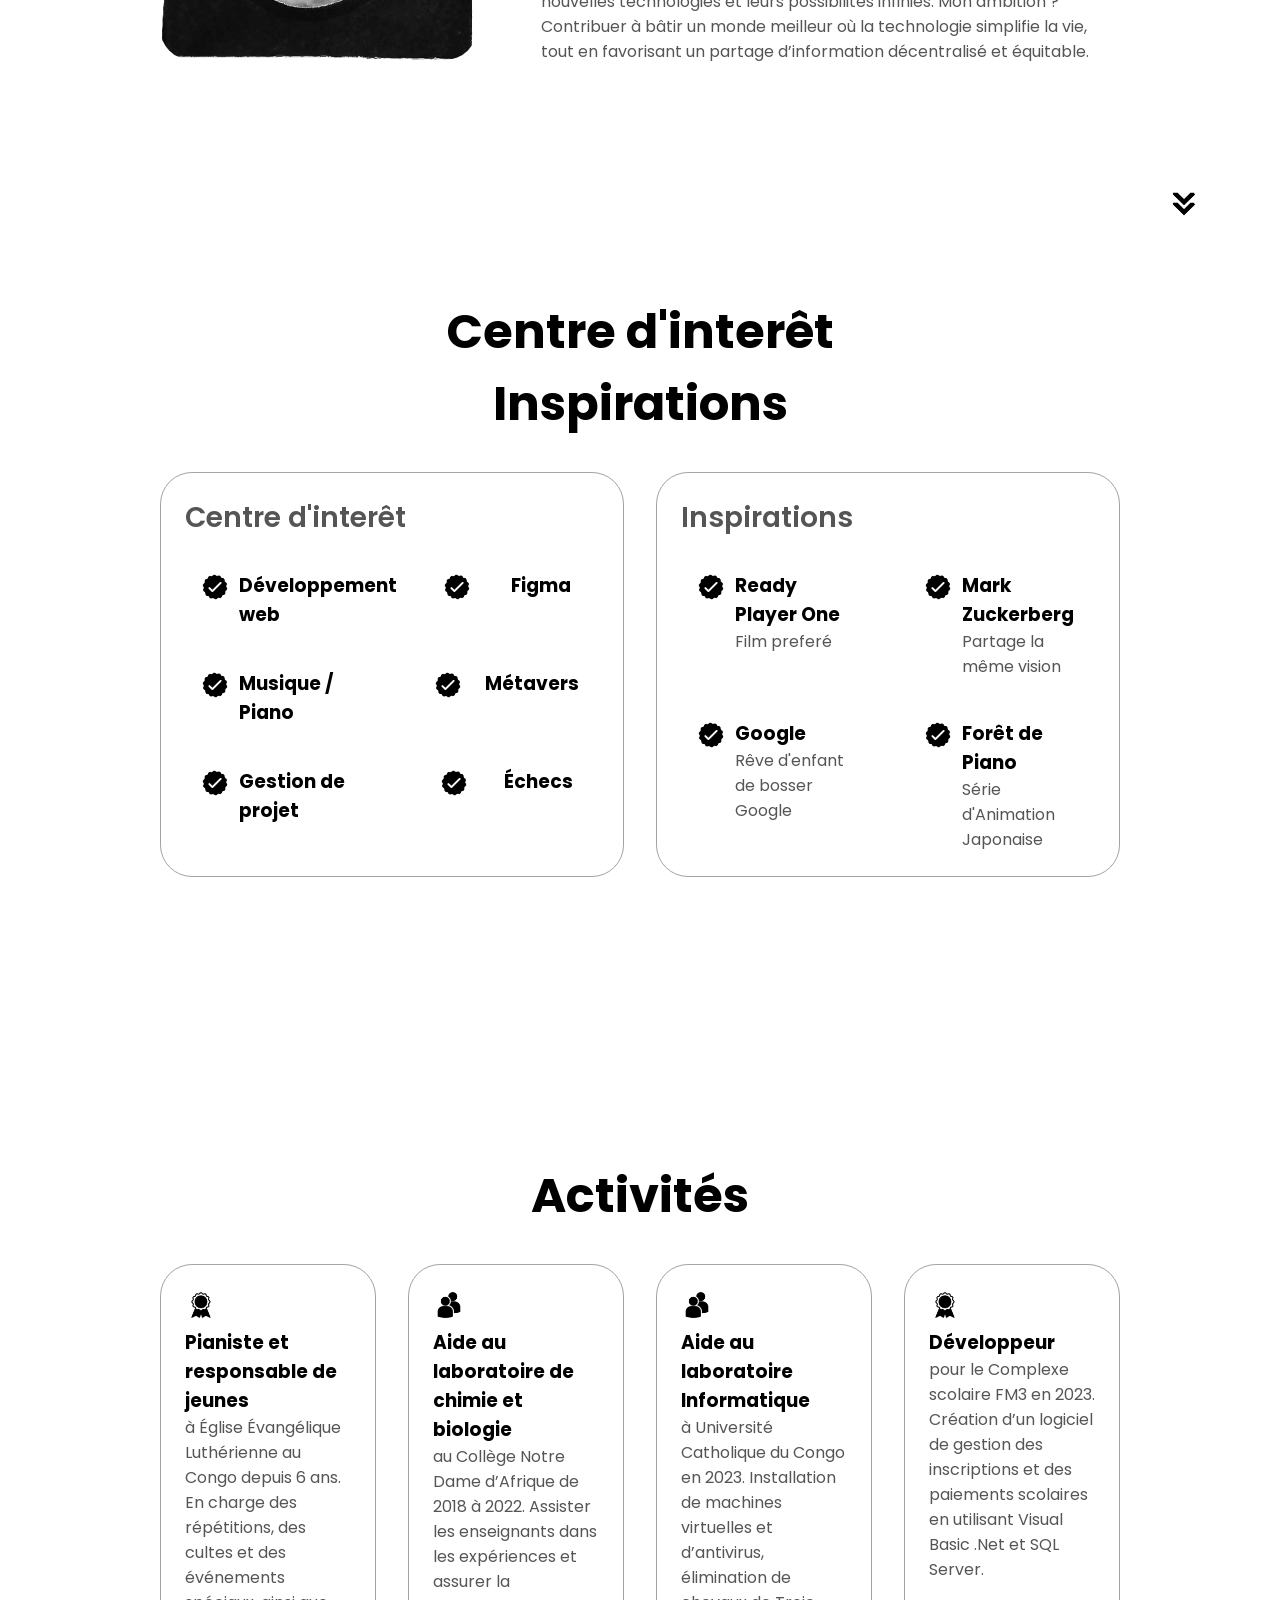
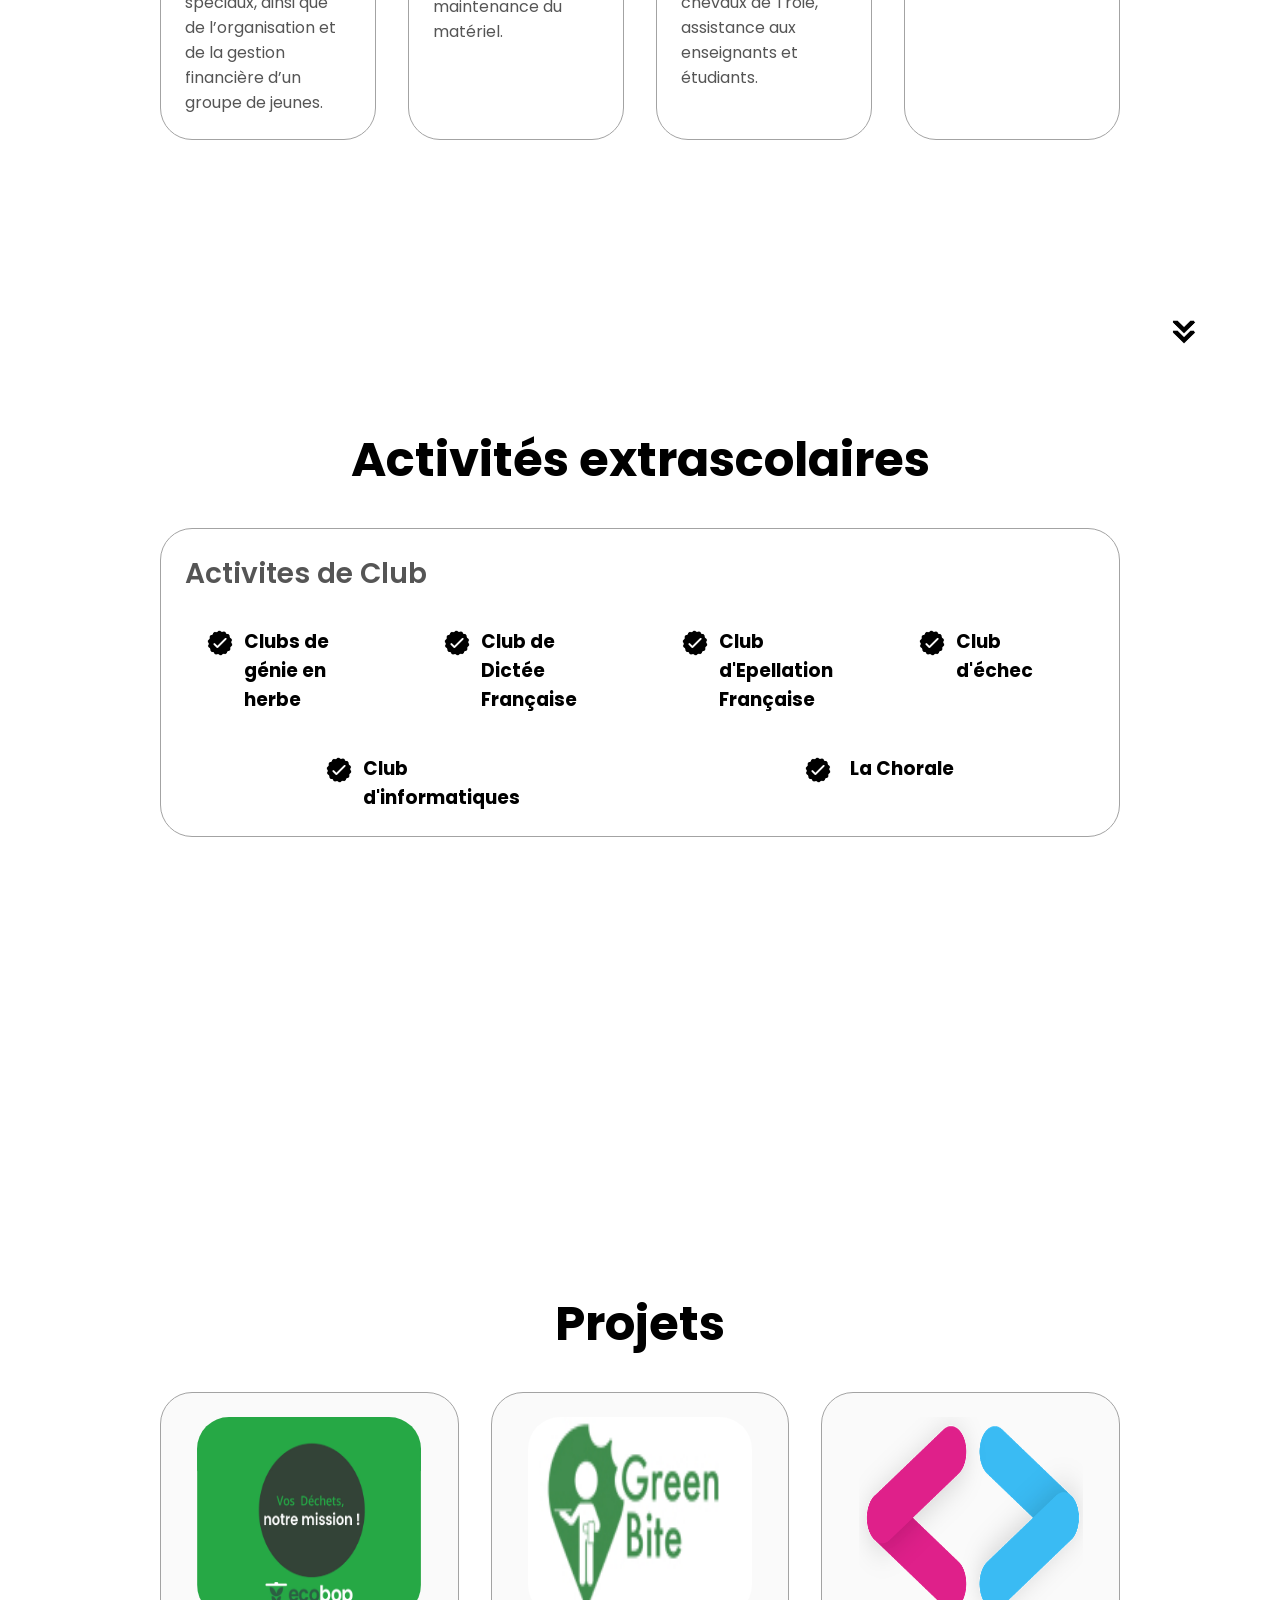
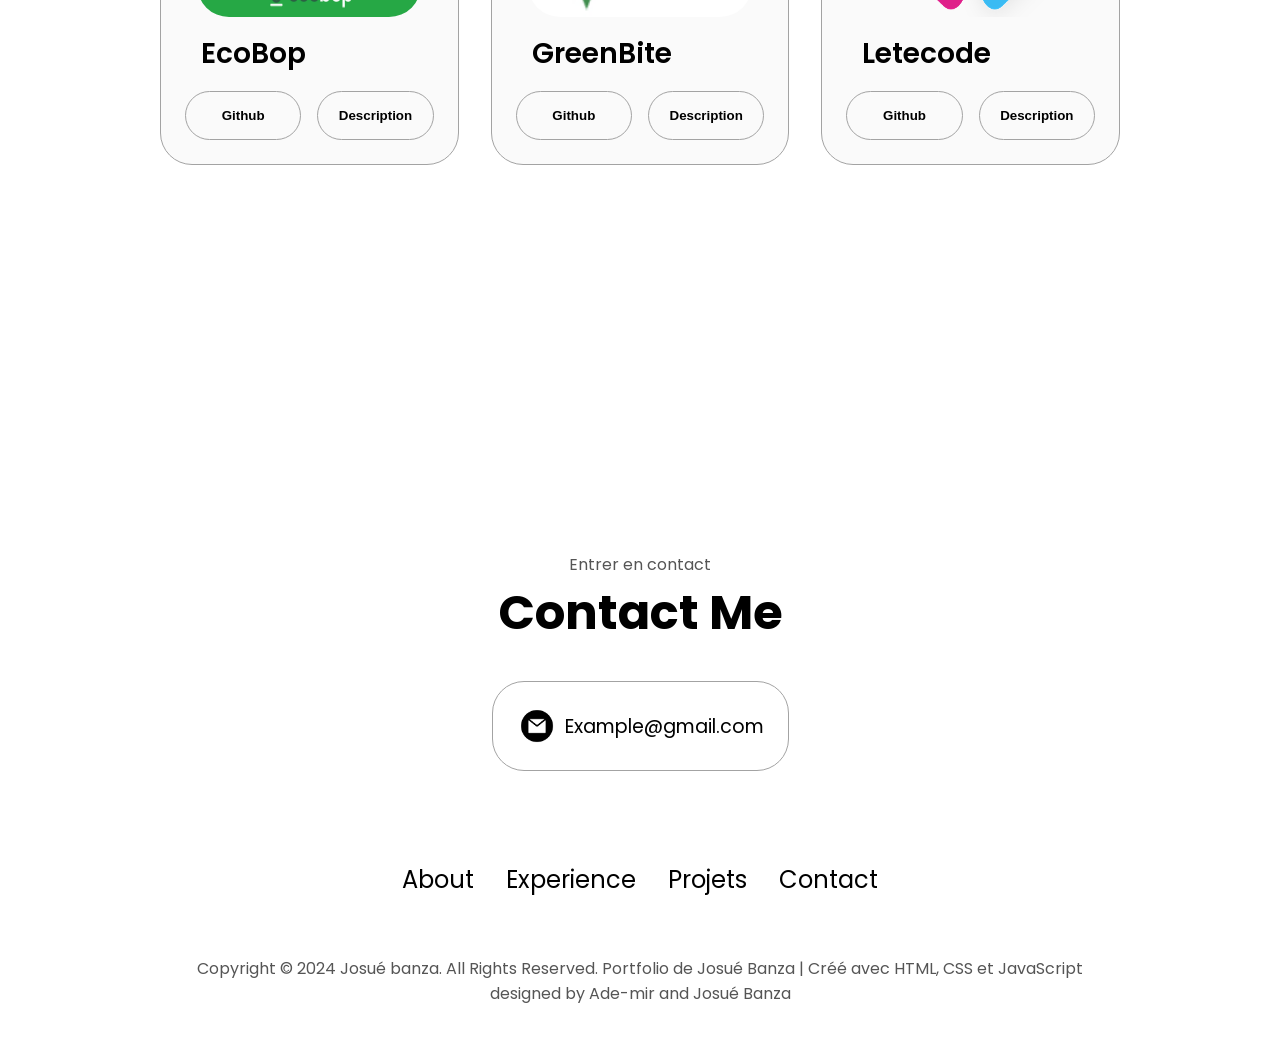
==== commit 4abc5f4c: "J'avais oublié le lien" ====
--- a/index.html
+++ b/index.html
@@ -256,7 +256,7 @@
         onclick="location.href='./#activites'"
       />
     </section>
-    <section id="activites">
+    <section id="experience">
       <p class="section__text__p1"></p>
       <h1 class="title">Activités</h1>
       <div class="section-container2">
